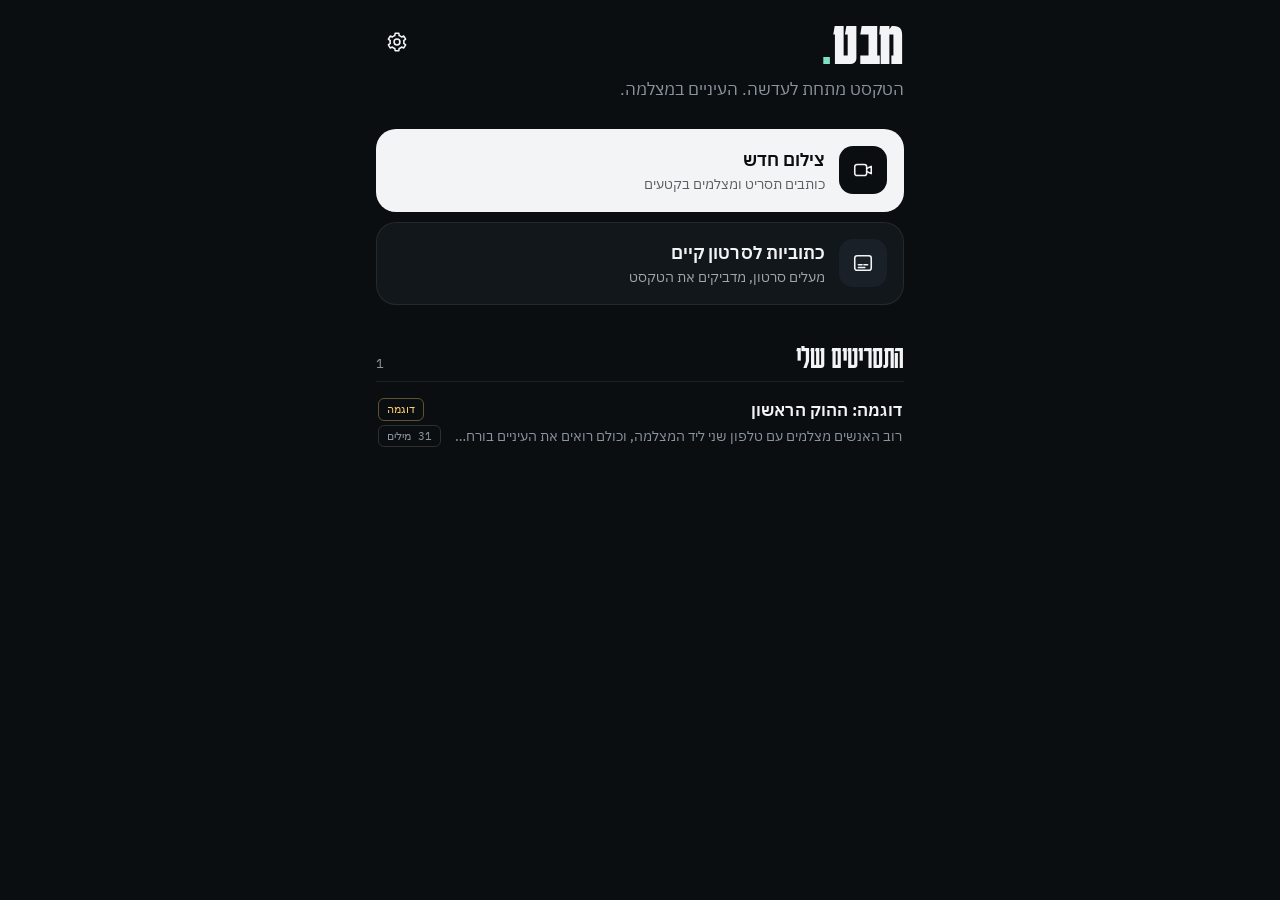
==== mabat/index.html @ 81efb047 "Add מבט: under-lens teleprompter with segmented recording and burned-in captions Installable PWA at " ====
<!doctype html>
<html lang="he" dir="rtl">
<head>
<meta charset="utf-8">
<meta name="viewport" content="width=device-width, initial-scale=1, viewport-fit=cover, interactive-widget=resizes-content">
<meta name="theme-color" content="#0b0e11">
<meta name="apple-mobile-web-app-capable" content="yes">
<meta name="apple-mobile-web-app-status-bar-style" content="black-translucent">
<meta name="apple-mobile-web-app-title" content="מבט">
<meta name="mobile-web-app-capable" content="yes">
<meta name="description" content="טלפרומפטר שיושב מתחת לעדשה, זז בקצב הקול שלך, ומוציא סרטון עם כתוביות.">
<title>מבט</title>
<link rel="manifest" href="manifest.json">
<link rel="icon" href="icons/icon-192.png">
<link rel="apple-touch-icon" href="icons/apple-touch-icon.png">
<link rel="preconnect" href="https://fonts.googleapis.com">
<link rel="preconnect" href="https://fonts.gstatic.com" crossorigin>
<link rel="stylesheet" href="https://fonts.googleapis.com/css2?family=Assistant:wght@600;800&family=Frank+Ruhl+Libre:wght@500;700&family=IBM+Plex+Mono:wght@400;500&family=IBM+Plex+Sans+Hebrew:wght@400;500;600;700&family=Karantina:wght@400;700&family=Suez+One&display=swap">
<link rel="stylesheet" href="app.css">
</head>
<body>

<!-- ===================== בית ===================== -->
<section class="screen" id="s-home" data-screen="home">
  <header class="home-top">
    <div class="brand">מבט<i>.</i></div>
    <button class="icon-btn" id="btn-settings" aria-label="הגדרות">
      <svg viewBox="0 0 24 24"><circle cx="12" cy="12" r="3.2"/><path d="M19.4 13.5a7.6 7.6 0 0 0 0-3l2-1.6-2-3.4-2.4 1a7.5 7.5 0 0 0-2.6-1.5L14 2.5h-4l-.4 2.5A7.5 7.5 0 0 0 7 6.5l-2.4-1-2 3.4 2 1.6a7.6 7.6 0 0 0 0 3l-2 1.6 2 3.4 2.4-1a7.5 7.5 0 0 0 2.6 1.5l.4 2.5h4l.4-2.5a7.5 7.5 0 0 0 2.6-1.5l2.4 1 2-3.4z"/></svg>
    </button>
  </header>
  <p class="home-lead">הטקסט מתחת לעדשה. העיניים במצלמה.</p>

  <div class="home-actions">
    <button class="act act-main" id="btn-new">
      <span class="act-ico"><svg viewBox="0 0 24 24"><rect x="3" y="6" width="13" height="12" rx="2.5"/><path d="M16 10.5 21 8v8l-5-2.5"/></svg></span>
      <span class="act-txt"><b>צילום חדש</b><small>כותבים תסריט ומצלמים בקטעים</small></span>
    </button>
    <button class="act" id="btn-import">
      <span class="act-ico"><svg viewBox="0 0 24 24"><rect x="3" y="4" width="18" height="16" rx="2.5"/><path d="M7 14h4M13 14h4M7 17h7"/></svg></span>
      <span class="act-txt"><b>כתוביות לסרטון קיים</b><small>מעלים סרטון, מדביקים את הטקסט</small></span>
    </button>
  </div>

  <div class="list-head"><h2>התסריטים שלי</h2><span class="mono" id="count-scripts"></span></div>
  <ul class="scripts" id="scripts"></ul>
</section>

<!-- ===================== עורך ===================== -->
<section class="screen" id="s-editor" data-screen="editor" hidden>
  <header class="bar">
    <button class="icon-btn" data-back aria-label="חזרה"><svg viewBox="0 0 24 24"><path d="M9 5l7 7-7 7"/></svg></button>
    <input id="ed-title" class="title-input" placeholder="שם התסריט" maxlength="60" autocomplete="off">
    <button class="icon-btn" id="ed-delete" aria-label="מחיקת התסריט"><svg viewBox="0 0 24 24"><path d="M5 7h14M10 7V4.5h4V7M7 7l1 13h8l1-13"/></svg></button>
  </header>
  <div class="ed-body">
    <textarea id="ed-text" placeholder="כתבו כאן את מה שתגידו בסרטון.&#10;&#10;המשפט הראשון הוא ההוק: הוא יופיע בגדול בתחילת הסרטון." spellcheck="true"></textarea>
    <div class="ed-tools">
      <button class="chip" id="ed-emph"><b>*הדגשה*</b></button>
      <button class="chip" id="ed-pause">/ הפסקה</button>
      <span class="ed-stats mono" id="ed-stats"></span>
    </div>
    <ul class="ed-warn" id="ed-warn"></ul>
    <p class="ed-help">מילה בין כוכביות תופיע בכתוביות בצבע המותג. קו נטוי מסמן נשימה.</p>
  </div>
  <footer class="ed-foot">
    <button class="btn btn-ghost" id="ed-to-import">כתוביות לסרטון קיים</button>
    <button class="btn btn-primary" id="ed-shoot">לצילום<span class="mono" id="ed-draft"></span></button>
  </footer>
</section>

<!-- ===================== צילום ===================== -->
<section class="screen shoot" id="s-shoot" data-screen="shoot" hidden>
  <video id="cam" playsinline muted autoplay></video>
  <div class="shade"></div>

  <div class="progress" id="progress"><div class="prog-live" id="prog-live"></div></div>

  <div class="prompter" id="prompter" aria-live="off"><div class="ptrack" id="ptrack"></div></div>

  <div class="shoot-top">
    <button class="icon-btn glass" id="sh-close" aria-label="סגירה"><svg viewBox="0 0 24 24"><path d="M6 6l12 12M18 6 6 18"/></svg></button>
    <div class="timecode mono" id="timecode">0:00<span> / 1:00</span></div>
  </div>

  <div class="rail" id="rail">
    <button class="rail-btn" id="sh-flip" aria-label="החלפת מצלמה"><svg viewBox="0 0 24 24"><path d="M4 8h3l1.5-2h7L17 8h3v11H4z"/><path d="M9.5 13.5a2.6 2.6 0 0 0 5 .8M14.5 12.5a2.6 2.6 0 0 0-5-.8"/></svg><span>היפוך</span></button>
    <button class="rail-btn" id="sh-mode" aria-label="מצב גלילה"><svg viewBox="0 0 24 24"><rect x="9" y="3" width="6" height="11" rx="3"/><path d="M5.5 11a6.5 6.5 0 0 0 13 0M12 17.5V21"/></svg><span id="sh-mode-l">קול</span></button>
    <button class="rail-btn" id="sh-size" aria-label="גודל טקסט"><svg viewBox="0 0 24 24"><path d="M4 18 9 6l5 12M5.8 14h6.4M15 18l3-7 3 7M15.8 16h4.4"/></svg><span id="sh-size-l">22</span></button>
    <button class="rail-btn" id="sh-timer" aria-label="ספירה לאחור"><svg viewBox="0 0 24 24"><circle cx="12" cy="13" r="8"/><path d="M12 9v4l2.5 2M9.5 2.5h5"/></svg><span id="sh-timer-l">3 שנ׳</span></button>
    <button class="rail-btn" id="sh-len" aria-label="אורך מקסימלי"><svg viewBox="0 0 24 24"><path d="M3 12h18M7 8l-4 4 4 4M17 8l4 4-4 4"/></svg><span id="sh-len-l">60 שנ׳</span></button>
    <button class="rail-btn" id="sh-rehearse" aria-label="מצב חזרה"><svg viewBox="0 0 24 24"><path d="M4 12a8 8 0 1 0 2.4-5.7M4 4v4h4"/></svg><span>חזרה</span></button>
    <button class="rail-btn" id="sh-eye" aria-label="מד קשר עין"><svg viewBox="0 0 24 24"><path d="M2 12s3.6-6.5 10-6.5S22 12 22 12s-3.6 6.5-10 6.5S2 12 2 12z"/><circle cx="12" cy="12" r="3"/></svg><span>מבט</span></button>
  </div>

  <div class="hud-chips">
    <span class="hud-chip" id="eye-chip" hidden><i></i><b class="mono">--</b><em>קשר עין</em></span>
    <span class="hud-chip warn" id="hint-chip" hidden></span>
    <span class="hud-chip" id="mode-chip" hidden></span>
  </div>

  <div class="countdown mono" id="countdown" hidden></div>

  <div class="shoot-bottom">
    <button class="side-btn" id="sh-del" aria-label="מחיקת הקטע האחרון" disabled>
      <svg viewBox="0 0 24 24"><path d="M9 5h11v14H9l-6-7z"/><path d="m12 9.5 5 5M17 9.5l-5 5"/></svg>
      <span id="sh-del-l">מחיקה</span>
    </button>
    <button class="rec-btn" id="sh-rec" aria-label="הקלטה"><span class="rec-core"></span></button>
    <button class="side-btn done" id="sh-done" aria-label="סיום ומעבר לעריכה" disabled>
      <svg viewBox="0 0 24 24"><path d="m5 12.5 4.5 4.5L19 7.5"/></svg>
      <span>הבא</span>
    </button>
  </div>
</section>

<!-- ===================== ייבוא ===================== -->
<section class="screen" id="s-import" data-screen="import" hidden>
  <header class="bar">
    <button class="icon-btn" data-back aria-label="חזרה"><svg viewBox="0 0 24 24"><path d="M9 5l7 7-7 7"/></svg></button>
    <h1 class="bar-title">כתוביות לסרטון קיים</h1>
    <span class="icon-btn-space"></span>
  </header>
  <div class="imp-body">
    <label class="drop" id="drop" for="imp-file">
      <input type="file" id="imp-file" accept="video/*" hidden>
      <video id="imp-preview" playsinline muted hidden></video>
      <span class="drop-empty" id="drop-empty">
        <svg viewBox="0 0 24 24"><path d="M12 16V4M7 9l5-5 5 5M4 15v4h16v-4"/></svg>
        <b>בחירת סרטון</b>
        <small>מהגלריה או מהקבצים, עד 3 דקות</small>
      </span>
      <span class="drop-meta mono" id="drop-meta" hidden></span>
    </label>

    <div class="field">
      <div class="field-head"><label for="imp-text">מה נאמר בסרטון</label><select id="imp-pick" aria-label="הדבקה מתסריט קיים"><option value="">מתסריט שמור…</option></select></div>
      <textarea id="imp-text" rows="7" placeholder="הדביקו או כתבו את המלל של הסרטון, בדיוק לפי הסדר שבו נאמר."></textarea>
    </div>
    <p class="ed-help">התזמון נבנה מתוך הקול שבסרטון. אחר כך אפשר לדייק בהקשות על המסך.</p>
  </div>
  <footer class="ed-foot single">
    <button class="btn btn-primary" id="imp-go" disabled>יצירת כתוביות</button>
  </footer>
</section>

<!-- ===================== עריכה ===================== -->
<section class="screen review" id="s-review" data-screen="review" hidden>
  <header class="bar">
    <button class="icon-btn" id="rv-back" aria-label="חזרה"><svg viewBox="0 0 24 24"><path d="M9 5l7 7-7 7"/></svg></button>
    <h1 class="bar-title" id="rv-title">עריכה</h1>
    <span class="eye-score mono" id="rv-eye" hidden></span>
  </header>

  <div class="stage" id="stage">
    <canvas id="rv-canvas" width="720" height="1280"></canvas>
    <button class="stage-play" id="rv-play" aria-label="ניגון"><svg viewBox="0 0 24 24"><path d="M8 5v14l11-7z"/></svg></button>
    <div class="stage-busy" id="rv-busy" hidden><span class="spinner"></span><b id="rv-busy-l">מנתח את הקול…</b></div>
  </div>
  <div class="scrub">
    <span class="mono" id="rv-t">0:00</span>
    <input type="range" id="rv-seek" min="0" max="1000" value="0" aria-label="מיקום בסרטון">
    <span class="mono" id="rv-d">0:00</span>
  </div>

  <nav class="tabs" role="tablist">
    <button role="tab" class="tab on" data-tab="style">סגנון</button>
    <button role="tab" class="tab" data-tab="caps">כתוביות</button>
    <button role="tab" class="tab" data-tab="edit">עריכה</button>
  </nav>

  <div class="panels">
    <div class="panel" data-panel="style">
      <div class="styles" id="styles"></div>
      <div class="row-field">
        <label for="rv-pos">מיקום הכתוביות</label>
        <input type="range" id="rv-pos" min="45" max="86" value="70">
      </div>
    </div>
    <div class="panel" data-panel="caps" hidden>
      <button class="btn btn-ghost wide" id="rv-tapsync">
        <svg viewBox="0 0 24 24"><path d="M9 11V5.5a1.5 1.5 0 0 1 3 0V10m0-1a1.5 1.5 0 0 1 3 0v2m0-1a1.5 1.5 0 0 1 3 0v4.5A6.5 6.5 0 0 1 11.5 21h0A6.5 6.5 0 0 1 6 18l-2.6-4a1.5 1.5 0 0 1 2.4-1.8L9 15"/></svg>
        סנכרון בהקשות
      </button>
      <ol class="groups" id="groups"></ol>
    </div>
    <div class="panel" data-panel="edit" hidden>
      <label class="toggle"><input type="checkbox" id="rv-trim" checked><span><b>חיתוך שתיקות</b><small>הפסקות ארוכות נחתכות לקאט חד</small></span></label>
      <label class="toggle"><input type="checkbox" id="rv-hook" checked><span><b>כותרת פתיחה</b><small>ההוק בגדול בשתי השניות הראשונות</small></span></label>
      <input class="text-input" id="rv-hook-text" maxlength="48" placeholder="טקסט הכותרת">
      <label class="toggle"><input type="checkbox" id="rv-brand" checked><span><b>סימן מותג</b><small id="rv-brand-l">השם שלכם בפינה</small></span></label>
      <label class="toggle"><input type="checkbox" id="rv-caps" checked><span><b>כתוביות</b><small>כיבוי משאיר רק את הכותרת והסימן</small></span></label>
    </div>
  </div>

  <footer class="ed-foot single">
    <button class="btn btn-primary" id="rv-export">ייצוא סרטון</button>
  </footer>
</section>

<!-- ===================== שכבות ===================== -->
<div class="sheet-wrap" id="settings" hidden>
  <div class="sheet" role="dialog" aria-modal="true" aria-labelledby="set-h">
    <div class="grip"></div>
    <h2 id="set-h">הגדרות</h2>
    <div class="field"><label for="set-handle">שם או כינוי לסימן המותג</label><input class="text-input" id="set-handle" maxlength="30" placeholder="@השם_שלך" dir="auto"></div>
    <div class="field"><span class="label">צבע מילים מודגשות</span><div class="swatches" id="set-accent"></div></div>
    <div class="field"><span class="label">איכות ייצוא</span>
      <div class="seg" id="set-quality"><button data-v="1080">1080p</button><button data-v="720">720p · מהיר</button></div>
    </div>
    <div class="field"><span class="label">קצב בגלילה קבועה</span>
      <div class="row-field tight"><input type="range" id="set-wpm" min="90" max="200" step="5"><span class="mono" id="set-wpm-l"></span></div>
    </div>
    <button class="btn btn-primary wide" data-close>סיום</button>
  </div>
</div>

<div class="sheet-wrap" id="tapsync" hidden>
  <div class="tapsync">
    <p class="ts-step mono" id="ts-step"></p>
    <p class="ts-next" id="ts-next"></p>
    <button class="ts-hit" id="ts-hit">הקישו כשהשורה מתחילה</button>
    <div class="ts-foot"><button class="btn btn-ghost" id="ts-cancel">ביטול</button></div>
  </div>
</div>

<div class="sheet-wrap" id="exporter" hidden>
  <div class="sheet center" role="dialog" aria-modal="true" aria-labelledby="ex-h">
    <div class="ring" id="ex-ring"><svg viewBox="0 0 100 100"><circle cx="50" cy="50" r="44"/><circle cx="50" cy="50" r="44" id="ex-arc"/></svg><b class="mono" id="ex-pct">0%</b></div>
    <h2 id="ex-h">מייצא את הסרטון</h2>
    <p class="muted" id="ex-sub">הסרטון מתנגן ונצרב עם הכתוביות. השאירו את המסך פתוח.</p>
    <video id="ex-result" playsinline controls hidden></video>
    <div class="ex-actions" id="ex-actions" hidden>
      <button class="btn btn-primary" id="ex-share">שיתוף</button>
      <a class="btn btn-ghost" id="ex-download" download="mabat.mp4">שמירה למכשיר</a>
    </div>
    <button class="btn btn-ghost wide" id="ex-close">ביטול</button>
  </div>
</div>

<div class="toast" id="toast" role="status" hidden></div>

<script src="app.js"></script>
</body>
</html>
---- mabat/app.css ----
/* מבט · Optique
   גרפיט קר, לבן אופטי, מנטה אחת לאותות חיים, אדום רק להקלטה. */
:root{
  color-scheme:dark;
  --bg:#0b0e11;
  --bg-2:#12171c;
  --bg-3:#1a2027;
  --line:rgba(255,255,255,.08);
  --line-2:rgba(255,255,255,.14);
  --fg:#f2f4f5;
  --mute:#8b959f;
  --mint:#7fe0c4;
  --rec:#ff4d4d;
  --warn:#ffcf6b;
  --glass:rgba(12,16,20,.46);
  --f-ui:"IBM Plex Sans Hebrew","Segoe UI",Arial,sans-serif;
  --f-display:"Karantina","IBM Plex Sans Hebrew",sans-serif;
  --f-mono:"IBM Plex Mono",ui-monospace,Menlo,monospace;
  --sat:env(safe-area-inset-top,0px);
  --sab:env(safe-area-inset-bottom,0px);
  --sal:env(safe-area-inset-left,0px);
  --sar:env(safe-area-inset-right,0px);
}
*{box-sizing:border-box;-webkit-tap-highlight-color:transparent}
html,body{height:100%;margin:0;background:var(--bg);color:var(--fg)}
body{font-family:var(--f-ui);font-size:16px;line-height:1.5;overflow:hidden;overscroll-behavior:none}
[hidden]{display:none!important}
button,input,select,textarea{font:inherit;color:inherit}
button{cursor:pointer;background:none;border:0;padding:0}
button:disabled{cursor:default}
:focus-visible{outline:2px solid var(--mint);outline-offset:2px}
svg{width:22px;height:22px;fill:none;stroke:currentColor;stroke-width:1.7;stroke-linecap:round;stroke-linejoin:round}
.mono{font-family:var(--f-mono);font-variant-numeric:tabular-nums;letter-spacing:.02em}
.muted{color:var(--mute)}

.screen{position:fixed;inset:0;display:flex;flex-direction:column;
  padding:calc(var(--sat) + 8px) max(16px,var(--sar)) calc(var(--sab) + 12px) max(16px,var(--sal));
  overflow-y:auto;animation:in .28s cubic-bezier(.2,.7,.2,1)}
@keyframes in{from{opacity:0;transform:translateY(8px)}to{opacity:1;transform:none}}

/* ---------- buttons ---------- */
.icon-btn{width:42px;height:42px;border-radius:50%;display:grid;place-items:center;flex:none;color:var(--fg)}
.icon-btn:active{background:var(--bg-3)}
.icon-btn.glass{background:var(--glass);backdrop-filter:blur(12px);-webkit-backdrop-filter:blur(12px)}
.icon-btn-space{width:42px;flex:none}
.btn{display:inline-flex;align-items:center;justify-content:center;gap:10px;height:54px;padding:0 22px;border-radius:16px;font-weight:600;font-size:17px;text-decoration:none;transition:transform .12s,background .2s,opacity .2s}
.btn:active{transform:scale(.98)}
.btn-primary{background:var(--fg);color:var(--bg)}
.btn-primary:disabled{opacity:.35}
.btn-primary .mono{font-size:12px;font-weight:500;opacity:.6}
.btn-ghost{background:var(--bg-3);color:var(--fg);border:1px solid var(--line)}
.btn.wide{width:100%}
.chip{height:34px;padding:0 14px;border-radius:99px;border:1px solid var(--line-2);font-size:14px;color:var(--fg);display:inline-flex;align-items:center}
.chip:active{background:var(--bg-3)}

/* ---------- home ---------- */
.home-top{display:flex;justify-content:space-between;align-items:center;padding-top:8px}
.brand{font-family:var(--f-display);font-weight:700;font-size:64px;line-height:.8;letter-spacing:.01em}
.brand i{font-style:normal;color:var(--mint)}
.home-lead{margin:10px 0 26px;color:var(--mute);font-size:17px}
.home-actions{display:grid;gap:10px}
.act{display:flex;align-items:center;gap:14px;text-align:right;padding:16px;border-radius:20px;background:var(--bg-2);border:1px solid var(--line);transition:transform .12s}
.act:active{transform:scale(.985)}
.act-ico{width:48px;height:48px;border-radius:14px;display:grid;place-items:center;background:var(--bg-3);flex:none}
.act-main{background:var(--fg);color:var(--bg);border-color:transparent}
.act-main .act-ico{background:var(--bg);color:var(--fg)}
.act-txt{display:grid;gap:1px}
.act-txt b{font-size:18px;font-weight:600}
.act-txt small{font-size:14px;opacity:.65}
.list-head{display:flex;justify-content:space-between;align-items:baseline;margin:34px 0 8px}
.list-head h2{margin:0;font-family:var(--f-display);font-weight:400;font-size:34px;line-height:1}
.list-head .mono{color:var(--mute);font-size:13px}
.scripts{list-style:none;margin:0;padding:0;display:grid}
.script{display:grid;grid-template-columns:1fr auto;gap:2px 12px;padding:16px 2px;border-top:1px solid var(--line);text-align:right;width:100%}
.script b{font-weight:600;font-size:17px;overflow:hidden;text-overflow:ellipsis;white-space:nowrap}
.script .sub{grid-column:1;margin:0;color:var(--mute);font-size:14px;overflow:hidden;text-overflow:ellipsis;white-space:nowrap}
.script .meta{grid-row:1/span 2;grid-column:2;align-self:center;display:grid;justify-items:end;gap:4px}
.badge{font-family:var(--f-mono);font-size:11px;padding:2px 8px;border-radius:6px;border:1px solid var(--line-2);color:var(--mute);white-space:nowrap}
.badge.draft{color:var(--bg);background:var(--mint);border-color:var(--mint)}
.badge.example{color:var(--warn);border-color:rgba(255,207,107,.35)}
.empty{padding:28px 0;color:var(--mute);text-align:center;border-top:1px solid var(--line)}

/* ---------- bars ---------- */
.bar{display:flex;align-items:center;gap:6px;margin:0 -6px 8px;flex:none}
.bar-title{flex:1;margin:0;font-size:17px;font-weight:600;text-align:center;overflow:hidden;white-space:nowrap;text-overflow:ellipsis}
.title-input{flex:1;min-width:0;height:42px;background:none;border:0;font-size:19px;font-weight:600;text-align:center;outline:none}
.title-input::placeholder{color:var(--mute)}

/* ---------- editor ---------- */
.ed-body{flex:1;display:flex;flex-direction:column;gap:12px;min-height:0}
#ed-text{flex:1;min-height:220px;resize:none;background:var(--bg-2);border:1px solid var(--line);border-radius:20px;padding:18px;font-size:20px;line-height:1.7;outline:none}
#ed-text:focus{border-color:var(--line-2)}
#ed-text::placeholder{color:var(--mute)}
.ed-tools{display:flex;align-items:center;gap:8px;flex-wrap:wrap}
.ed-tools b{color:var(--mint);font-weight:600}
.ed-stats{margin-inline-start:auto;color:var(--mute);font-size:13px}
.ed-warn{list-style:none;margin:0;padding:0;display:grid;gap:6px}
.ed-warn li{font-size:14px;color:var(--warn);display:flex;gap:8px}
.ed-warn li::before{content:"";width:6px;height:6px;border-radius:50%;background:var(--warn);margin-top:8px;flex:none}
.ed-help{margin:0;color:var(--mute);font-size:14px}
.ed-foot{display:grid;grid-template-columns:auto 1fr;gap:10px;padding-top:12px;flex:none}
.ed-foot.single{grid-template-columns:1fr}

/* ---------- shoot ---------- */
.shoot{padding:0;overflow:hidden;background:#000}
#cam{position:absolute;inset:0;width:100%;height:100%;object-fit:cover;background:#000}
#cam.mirror{transform:scaleX(-1)}
.shade{position:absolute;inset:0;pointer-events:none;background:
  linear-gradient(rgba(0,0,0,.62),rgba(0,0,0,0) 34%),
  linear-gradient(rgba(0,0,0,0) 70%,rgba(0,0,0,.55))}
.progress{position:absolute;top:calc(var(--sat) + 6px);left:max(12px,var(--sal));right:max(12px,var(--sar));height:4px;border-radius:4px;background:rgba(255,255,255,.18);overflow:hidden;display:flex;direction:rtl;z-index:6}
.prog-seg{height:100%;background:var(--fg);border-inline-start:2px solid #000;flex:none;transition:background .2s}
.prog-seg:first-child{border:0}
.prog-seg.armed{background:var(--rec)}
.prog-live{height:100%;background:var(--rec);flex:none;width:0}

.prompter{position:absolute;top:calc(var(--sat) + 18px);left:50%;transform:translateX(-50%);width:min(64vw,330px);height:calc(var(--plh,34px) * 3);overflow:hidden;z-index:5;
  mask-image:linear-gradient(rgba(0,0,0,.35),#000 34%,#000 66%,rgba(0,0,0,.2));-webkit-mask-image:linear-gradient(rgba(0,0,0,.35),#000 34%,#000 66%,rgba(0,0,0,.2))}
.ptrack{transition:transform .42s cubic-bezier(.2,.7,.2,1)}
.pl{height:var(--plh,34px);line-height:var(--plh,34px);white-space:nowrap;text-align:center;font-size:var(--pfs,22px);font-weight:600;color:rgba(255,255,255,.42);text-shadow:0 1px 10px rgba(0,0,0,.7)}
.pl.cur{color:rgba(255,255,255,.72)}
.pw{transition:color .2s;cursor:pointer}
.pw.said{color:rgba(255,255,255,.3)}
.pl.cur .pw.next{color:#fff}
.pw.emph{color:var(--accent,var(--mint))}
.pw.said.emph{opacity:.55}
.pw.brk::after{content:" ·";color:var(--mint);opacity:.8}

.shoot-top{position:absolute;top:calc(var(--sat) + 16px);left:max(12px,var(--sal));right:max(12px,var(--sar));display:flex;justify-content:space-between;align-items:flex-start;z-index:7;pointer-events:none}
.shoot-top > *{pointer-events:auto}
.timecode{font-size:13px;color:#fff;background:var(--glass);backdrop-filter:blur(12px);-webkit-backdrop-filter:blur(12px);padding:6px 10px;border-radius:10px;direction:ltr}
.timecode span{opacity:.5}
.shoot.recording .timecode{color:var(--rec)}

.rail{position:absolute;top:calc(var(--sat) + 140px);right:max(10px,var(--sar));display:grid;gap:12px;z-index:7;transition:opacity .25s}
.rail-btn{display:grid;justify-items:center;gap:3px;color:#fff;font-size:11px;font-weight:500;text-shadow:0 1px 6px rgba(0,0,0,.8)}
.rail-btn svg{width:42px;height:42px;padding:10px;border-radius:50%;background:var(--glass);backdrop-filter:blur(12px);-webkit-backdrop-filter:blur(12px)}
.rail-btn.on svg{background:var(--fg);color:var(--bg)}
.shoot.recording .rail{opacity:0;pointer-events:none}

.hud-chips{position:absolute;bottom:calc(var(--sab) + 136px);left:0;right:0;display:flex;justify-content:center;gap:8px;flex-wrap:wrap;z-index:7;pointer-events:none;padding-inline:16px}
.hud-chip{display:inline-flex;align-items:center;gap:7px;height:32px;padding:0 12px;border-radius:99px;background:var(--glass);backdrop-filter:blur(12px);-webkit-backdrop-filter:blur(12px);font-size:13px;color:#fff}
.hud-chip i{width:8px;height:8px;border-radius:50%;background:var(--mint)}
.hud-chip b{font-weight:500}
.hud-chip em{font-style:normal;opacity:.7}
.hud-chip.low i{background:var(--warn)}
.hud-chip.bad i{background:var(--rec)}
.hud-chip.warn{color:var(--warn)}

.countdown{position:absolute;inset:0;display:grid;place-items:center;font-family:var(--f-display);font-weight:700;font-size:min(48vw,260px);color:#fff;z-index:8;pointer-events:none;text-shadow:0 8px 40px rgba(0,0,0,.6)}
.countdown.tick{animation:tick .9s ease-out}
@keyframes tick{from{transform:scale(1.25);opacity:0}25%{opacity:1}to{transform:scale(.92);opacity:.85}}

.shoot-bottom{position:absolute;bottom:calc(var(--sab) + 26px);left:0;right:0;display:grid;grid-template-columns:1fr auto 1fr;align-items:center;z-index:7;padding-inline:max(24px,var(--sar)) max(24px,var(--sal))}
.side-btn{display:grid;justify-items:center;gap:4px;color:#fff;font-size:12px;font-weight:500;justify-self:center;transition:opacity .2s}
.side-btn svg{width:48px;height:48px;padding:12px;border-radius:50%;background:var(--glass);backdrop-filter:blur(12px);-webkit-backdrop-filter:blur(12px)}
.side-btn:disabled{opacity:0;pointer-events:none}
.side-btn.armed svg{background:var(--rec);color:#fff}
.side-btn.done svg{background:var(--fg);color:var(--bg)}
.rec-btn{width:84px;height:84px;border-radius:50%;border:5px solid rgba(255,255,255,.92);display:grid;place-items:center;transition:transform .15s}
.rec-btn:active{transform:scale(.94)}
.rec-core{width:64px;height:64px;border-radius:50%;background:var(--rec);transition:all .22s cubic-bezier(.2,.7,.2,1)}
.shoot.recording .rec-core{width:30px;height:30px;border-radius:8px}
.shoot.rehearse .rec-core{background:transparent;border:3px solid #fff}
.shoot.rehearse.recording .rec-core{background:#fff;border:0}

/* ---------- import ---------- */
.imp-body{flex:1;display:flex;flex-direction:column;gap:16px}
.drop{position:relative;display:grid;place-items:center;min-height:200px;border-radius:22px;border:1.5px dashed var(--line-2);background:var(--bg-2);overflow:hidden;cursor:pointer}
.drop.has{border-style:solid;border-color:var(--line);min-height:0;aspect-ratio:16/10}
.drop video{position:absolute;inset:0;width:100%;height:100%;object-fit:cover;opacity:.75}
.drop-empty{display:grid;justify-items:center;gap:6px;text-align:center}
.drop-empty svg{width:32px;height:32px;color:var(--mint)}
.drop-empty b{font-size:18px;font-weight:600}
.drop-empty small{color:var(--mute)}
.drop-meta{position:absolute;bottom:10px;right:10px;font-size:12px;padding:4px 8px;border-radius:8px;background:var(--glass)}
.field{display:grid;gap:8px}
.field label,.field .label{font-size:14px;color:var(--mute)}
.field-head{display:flex;justify-content:space-between;align-items:center;gap:10px}
.field-head select{background:var(--bg-3);border:1px solid var(--line);border-radius:10px;height:34px;padding:0 10px;font-size:14px;max-width:55%}
#imp-text,.text-input{width:100%;background:var(--bg-2);border:1px solid var(--line);border-radius:16px;padding:14px 16px;font-size:17px;line-height:1.6;outline:none;resize:vertical}
.text-input{height:50px;padding:0 16px;border-radius:14px}
#imp-text:focus,.text-input:focus{border-color:var(--line-2)}

/* ---------- review ---------- */
.review{gap:0}
.stage{position:relative;flex:1 1 0;min-height:200px;display:grid;place-items:center}
#rv-canvas{position:absolute;top:0;bottom:0;left:50%;transform:translateX(-50%);height:100%;width:auto;max-width:100%;border-radius:18px;background:#000;box-shadow:0 30px 60px -30px rgba(0,0,0,.8)}
.stage-play{position:absolute;width:72px;height:72px;border-radius:50%;display:grid;place-items:center;background:rgba(242,244,245,.92);color:var(--bg);transition:opacity .2s,transform .2s}
.stage-play svg{width:30px;height:30px;fill:currentColor;stroke:none;margin-inline-start:-4px}
.stage.playing .stage-play{opacity:0;transform:scale(.8)}
.stage-busy{position:absolute;inset:0;z-index:2;display:grid;place-content:center;justify-items:center;gap:14px;background:rgba(11,14,17,.72);border-radius:18px}
.spinner{width:34px;height:34px;border-radius:50%;border:3px solid var(--line-2);border-top-color:var(--mint);animation:spin .9s linear infinite}
@keyframes spin{to{transform:rotate(360deg)}}
.scrub{display:grid;grid-template-columns:auto 1fr auto;gap:12px;align-items:center;padding:10px 2px;font-size:12px;color:var(--mute);direction:ltr;flex:none}
input[type=range]{-webkit-appearance:none;appearance:none;width:100%;height:28px;background:none;margin:0}
input[type=range]::-webkit-slider-runnable-track{height:4px;border-radius:4px;background:var(--bg-3)}
input[type=range]::-webkit-slider-thumb{-webkit-appearance:none;width:18px;height:18px;border-radius:50%;background:var(--fg);margin-top:-7px}
input[type=range]::-moz-range-track{height:4px;border-radius:4px;background:var(--bg-3)}
input[type=range]::-moz-range-thumb{width:18px;height:18px;border:0;border-radius:50%;background:var(--fg)}
.tabs{display:flex;gap:4px;padding:4px;border-radius:14px;background:var(--bg-2);flex:none}
.tab{flex:1;height:38px;border-radius:10px;font-size:15px;font-weight:500;color:var(--mute)}
.tab.on{background:var(--bg-3);color:var(--fg)}
.panels{flex:0 0 auto;height:min(30vh,240px);overflow-y:auto;padding-top:12px}
.panel{display:grid;gap:12px}
.styles{display:grid;grid-template-columns:repeat(4,1fr);gap:8px}
.style-card{position:relative;aspect-ratio:3/4;border-radius:14px;background:linear-gradient(160deg,#28323c,#0c1116);border:1.5px solid transparent;display:grid;place-items:center;overflow:hidden;padding:6px}
.style-card.on{border-color:var(--fg)}
.style-card canvas{width:100%;height:auto}
.style-card span{position:absolute;bottom:6px;left:0;right:0;text-align:center;font-size:11px;color:#fff;opacity:.8}
.row-field{display:grid;grid-template-columns:auto 1fr;gap:14px;align-items:center;font-size:14px;color:var(--mute)}
.row-field.tight{grid-template-columns:1fr auto}
.groups{list-style:none;margin:0;padding:0;display:grid}
.group{display:grid;grid-template-columns:auto 1fr auto;gap:10px;align-items:center;padding:6px 0;border-top:1px solid var(--line)}
.group .mono{font-size:12px;color:var(--mute);direction:ltr;min-width:40px}
.group input{min-width:0;background:none;border:0;font-size:16px;padding:8px 0;outline:none;border-bottom:1px solid transparent}
.group input:focus{border-bottom-color:var(--line-2)}
.group.now .mono{color:var(--mint)}
.nudge{display:flex;gap:2px}
.nudge button{width:32px;height:32px;border-radius:8px;font-family:var(--f-mono);font-size:13px;color:var(--mute);background:var(--bg-2)}
.toggle{display:flex;align-items:center;gap:12px;cursor:pointer}
.toggle input{-webkit-appearance:none;appearance:none;width:46px;height:28px;border-radius:99px;background:var(--bg-3);position:relative;flex:none;transition:background .2s;cursor:pointer}
.toggle input::after{content:"";position:absolute;top:3px;right:3px;width:22px;height:22px;border-radius:50%;background:var(--mute);transition:all .2s}
.toggle input:checked{background:var(--fg)}
.toggle input:checked::after{right:21px;background:var(--bg)}
.toggle span{display:grid}
.toggle b{font-weight:600;font-size:15px}
.toggle small{color:var(--mute);font-size:13px}
.eye-score{font-size:12px;color:var(--mint);border:1px solid rgba(127,224,196,.35);border-radius:8px;padding:3px 8px;white-space:nowrap}

/* ---------- sheets ---------- */
.sheet-wrap{position:fixed;inset:0;z-index:30;background:rgba(0,0,0,.55);display:flex;align-items:flex-end;justify-content:center;animation:fade .2s}
@keyframes fade{from{opacity:0}}
.sheet{width:100%;max-width:520px;background:var(--bg-2);border-radius:26px 26px 0 0;padding:10px max(20px,var(--sar)) calc(var(--sab) + 20px) max(20px,var(--sal));display:grid;gap:18px;animation:up .28s cubic-bezier(.2,.7,.2,1)}
@keyframes up{from{transform:translateY(40px);opacity:.4}}
.sheet h2{margin:0;font-family:var(--f-display);font-weight:400;font-size:38px;line-height:1}
.sheet.center{justify-items:center;text-align:center;padding-top:28px}
.sheet.center p{margin:-8px 0 0;max-width:34ch}
.grip{width:40px;height:4px;border-radius:4px;background:var(--line-2);justify-self:center}
.swatches{display:flex;gap:10px}
.swatch{width:36px;height:36px;border-radius:50%;border:2px solid transparent;outline:2px solid transparent;outline-offset:2px}
.swatch.on{outline-color:var(--fg)}
.seg{display:flex;padding:4px;border-radius:14px;background:var(--bg-3);gap:4px}
.seg button{flex:1;height:38px;border-radius:10px;font-size:14px;color:var(--mute)}
.seg button.on{background:var(--fg);color:var(--bg)}
.ring{position:relative;width:120px;height:120px}
.ring svg{width:120px;height:120px;transform:rotate(-90deg);stroke-width:5}
.ring circle{stroke:var(--bg-3)}
.ring #ex-arc{stroke:var(--mint);stroke-dasharray:276.5;stroke-dashoffset:276.5;transition:stroke-dashoffset .3s}
.ring b{position:absolute;inset:0;display:grid;place-items:center;font-size:22px;font-weight:500}
#ex-result{width:min(60vw,240px);aspect-ratio:9/16;border-radius:14px;background:#000}
.ex-actions{display:grid;grid-template-columns:repeat(auto-fit,minmax(0,1fr));gap:10px;width:100%}

.tapsync{position:absolute;inset:0;display:grid;grid-template-rows:auto 1fr auto auto;gap:16px;padding:calc(var(--sat) + 24px) max(20px,var(--sar)) calc(var(--sab) + 20px) max(20px,var(--sal));background:rgba(11,14,17,.94)}
.ts-step{margin:0;text-align:center;color:var(--mute);font-size:13px}
.ts-next{margin:0;align-self:center;text-align:center;font-family:var(--f-display);font-weight:700;font-size:clamp(44px,13vw,80px);line-height:1;text-wrap:balance}
.ts-hit{height:min(34vh,260px);border-radius:28px;background:var(--fg);color:var(--bg);font-size:20px;font-weight:600;transition:transform .08s}
.ts-hit:active{transform:scale(.97);background:var(--mint)}
.ts-foot{display:flex;justify-content:center}

.toast{position:fixed;left:50%;bottom:calc(var(--sab) + 120px);transform:translateX(-50%);z-index:40;max-width:calc(100vw - 32px);background:var(--fg);color:var(--bg);padding:12px 18px;border-radius:14px;font-size:15px;font-weight:500;box-shadow:0 10px 30px rgba(0,0,0,.4);animation:up .25s}

@media (min-width:700px){
  .screen:not(.shoot){max-width:560px;margin-inline:auto}
}
@media (prefers-reduced-motion:reduce){
  *,*::before,*::after{animation-duration:.01ms!important;transition-duration:.01ms!important}
}
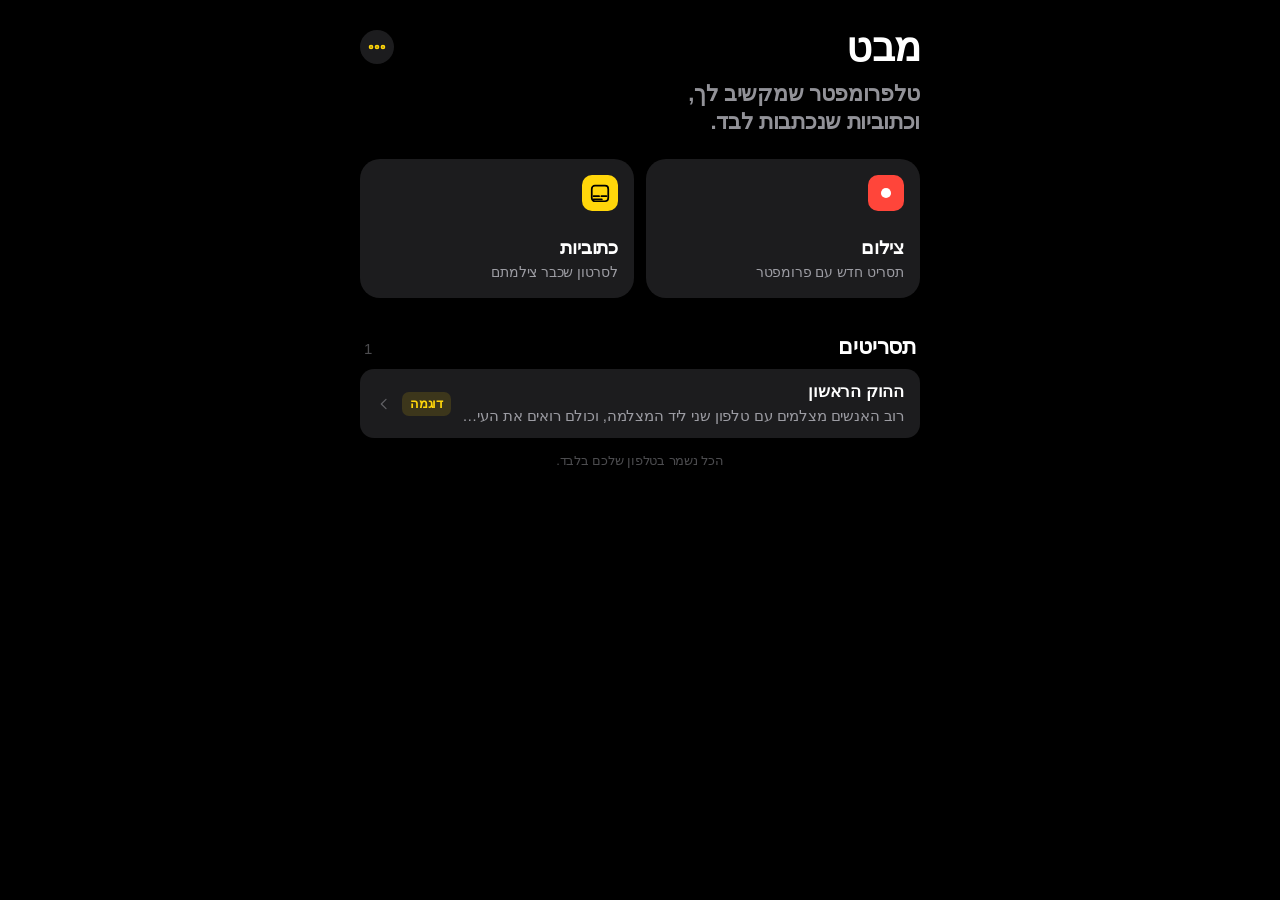
==== commit 52fede6f: "מבט v2: own voice tracker, Apple-style redesign, TikTok-style capture Replace Web Speech recognition" ====
--- a/mabat/index.html
+++ b/mabat/index.html
@@ -3,242 +3,232 @@
 <head>
 <meta charset="utf-8">
 <meta name="viewport" content="width=device-width, initial-scale=1, viewport-fit=cover, interactive-widget=resizes-content">
-<meta name="theme-color" content="#0b0e11">
+<meta name="theme-color" content="#000000">
 <meta name="apple-mobile-web-app-capable" content="yes">
 <meta name="apple-mobile-web-app-status-bar-style" content="black-translucent">
 <meta name="apple-mobile-web-app-title" content="מבט">
 <meta name="mobile-web-app-capable" content="yes">
-<meta name="description" content="טלפרומפטר שיושב מתחת לעדשה, זז בקצב הקול שלך, ומוציא סרטון עם כתוביות.">
+<meta name="description" content="טלפרומפטר שמקשיב לקול שלך, צילום בקטעים, וכתוביות שנכתבות לבד.">
 <title>מבט</title>
 <link rel="manifest" href="manifest.json">
 <link rel="icon" href="icons/icon-192.png">
 <link rel="apple-touch-icon" href="icons/apple-touch-icon.png">
 <link rel="preconnect" href="https://fonts.googleapis.com">
 <link rel="preconnect" href="https://fonts.gstatic.com" crossorigin>
-<link rel="stylesheet" href="https://fonts.googleapis.com/css2?family=Assistant:wght@600;800&family=Frank+Ruhl+Libre:wght@500;700&family=IBM+Plex+Mono:wght@400;500&family=IBM+Plex+Sans+Hebrew:wght@400;500;600;700&family=Karantina:wght@400;700&family=Suez+One&display=swap">
-<link rel="stylesheet" href="app.css">
+<link rel="stylesheet" href="https://fonts.googleapis.com/css2?family=Frank+Ruhl+Libre:wght@500&family=Heebo:wght@800;900&family=Karantina:wght@700&family=Rubik:wght@500;600&display=swap">
+<link rel="stylesheet" href="app.css?v=3">
 </head>
 <body>
 
-<!-- ===================== בית ===================== -->
-<section class="screen" id="s-home" data-screen="home">
-  <header class="home-top">
-    <div class="brand">מבט<i>.</i></div>
-    <button class="icon-btn" id="btn-settings" aria-label="הגדרות">
-      <svg viewBox="0 0 24 24"><circle cx="12" cy="12" r="3.2"/><path d="M19.4 13.5a7.6 7.6 0 0 0 0-3l2-1.6-2-3.4-2.4 1a7.5 7.5 0 0 0-2.6-1.5L14 2.5h-4l-.4 2.5A7.5 7.5 0 0 0 7 6.5l-2.4-1-2 3.4 2 1.6a7.6 7.6 0 0 0 0 3l-2 1.6 2 3.4 2.4-1a7.5 7.5 0 0 0 2.6 1.5l.4 2.5h4l.4-2.5a7.5 7.5 0 0 0 2.6-1.5l2.4 1 2-3.4z"/></svg>
+<!-- ============ בית ============ -->
+<section class="screen home" id="s-home" data-screen="home">
+  <header class="lt">
+    <h1>מבט</h1>
+    <button class="round" id="btn-settings" aria-label="הגדרות"><svg viewBox="0 0 24 24"><circle cx="12" cy="12" r="1.6"/><circle cx="5.5" cy="12" r="1.6"/><circle cx="18.5" cy="12" r="1.6"/></svg></button>
+  </header>
+  <p class="lede">טלפרומפטר שמקשיב לך,<br>וכתוביות שנכתבות לבד.</p>
+
+  <div class="tiles">
+    <button class="tile" id="btn-new">
+      <span class="glyph red"><svg viewBox="0 0 24 24"><circle cx="12" cy="12" r="5.5" class="fill"/></svg></span>
+      <b>צילום</b><small>תסריט חדש עם פרומפטר</small>
     </button>
-  </header>
-  <p class="home-lead">הטקסט מתחת לעדשה. העיניים במצלמה.</p>
-
-  <div class="home-actions">
-    <button class="act act-main" id="btn-new">
-      <span class="act-ico"><svg viewBox="0 0 24 24"><rect x="3" y="6" width="13" height="12" rx="2.5"/><path d="M16 10.5 21 8v8l-5-2.5"/></svg></span>
-      <span class="act-txt"><b>צילום חדש</b><small>כותבים תסריט ומצלמים בקטעים</small></span>
+    <button class="tile" id="btn-import">
+      <span class="glyph yellow"><svg viewBox="0 0 24 24"><path d="M5 15.5h6M13.5 15.5H19M5 19h9"/><rect x="3" y="4" width="18" height="17" rx="3.5"/></svg></span>
+      <b>כתוביות</b><small>לסרטון שכבר צילמתם</small>
     </button>
-    <button class="act" id="btn-import">
-      <span class="act-ico"><svg viewBox="0 0 24 24"><rect x="3" y="4" width="18" height="16" rx="2.5"/><path d="M7 14h4M13 14h4M7 17h7"/></svg></span>
-      <span class="act-txt"><b>כתוביות לסרטון קיים</b><small>מעלים סרטון, מדביקים את הטקסט</small></span>
-    </button>
-  </div>
-
-  <div class="list-head"><h2>התסריטים שלי</h2><span class="mono" id="count-scripts"></span></div>
-  <ul class="scripts" id="scripts"></ul>
-</section>
-
-<!-- ===================== עורך ===================== -->
+  </div>
+
+  <div class="sec-h"><h2>תסריטים</h2><span id="count-scripts"></span></div>
+  <ul class="glist" id="scripts"></ul>
+  <p class="foot-note">הכל נשמר בטלפון שלכם בלבד.</p>
+</section>
+
+<!-- ============ עורך ============ -->
 <section class="screen" id="s-editor" data-screen="editor" hidden>
-  <header class="bar">
-    <button class="icon-btn" data-back aria-label="חזרה"><svg viewBox="0 0 24 24"><path d="M9 5l7 7-7 7"/></svg></button>
-    <input id="ed-title" class="title-input" placeholder="שם התסריט" maxlength="60" autocomplete="off">
-    <button class="icon-btn" id="ed-delete" aria-label="מחיקת התסריט"><svg viewBox="0 0 24 24"><path d="M5 7h14M10 7V4.5h4V7M7 7l1 13h8l1-13"/></svg></button>
-  </header>
-  <div class="ed-body">
-    <textarea id="ed-text" placeholder="כתבו כאן את מה שתגידו בסרטון.&#10;&#10;המשפט הראשון הוא ההוק: הוא יופיע בגדול בתחילת הסרטון." spellcheck="true"></textarea>
+  <header class="nav">
+    <button class="nav-back" data-back><svg viewBox="0 0 24 24"><path d="M9 5l7 7-7 7"/></svg>תסריטים</button>
+    <button class="nav-act danger" id="ed-delete"><span>מחיקה</span></button>
+  </header>
+  <input id="ed-title" class="ed-title" placeholder="כותרת" maxlength="60" autocomplete="off">
+  <textarea id="ed-text" placeholder="מה אומרים בסרטון?&#10;&#10;המשפט הראשון הוא ההוק. הוא יופיע בגדול בפתיחה." spellcheck="true"></textarea>
+  <ul class="ed-warn" id="ed-warn"></ul>
+  <div class="ed-bar">
     <div class="ed-tools">
-      <button class="chip" id="ed-emph"><b>*הדגשה*</b></button>
-      <button class="chip" id="ed-pause">/ הפסקה</button>
-      <span class="ed-stats mono" id="ed-stats"></span>
-    </div>
-    <ul class="ed-warn" id="ed-warn"></ul>
-    <p class="ed-help">מילה בין כוכביות תופיע בכתוביות בצבע המותג. קו נטוי מסמן נשימה.</p>
-  </div>
-  <footer class="ed-foot">
-    <button class="btn btn-ghost" id="ed-to-import">כתוביות לסרטון קיים</button>
-    <button class="btn btn-primary" id="ed-shoot">לצילום<span class="mono" id="ed-draft"></span></button>
-  </footer>
-</section>
-
-<!-- ===================== צילום ===================== -->
+      <button class="pill" id="ed-emph" aria-label="הדגשת מילה"><b>הדגשה</b></button>
+      <button class="pill" id="ed-pause" aria-label="הוספת נשימה">נשימה</button>
+    </div>
+    <span class="ed-stats" id="ed-stats"></span>
+  </div>
+  <button class="btn tint" id="ed-shoot"><svg viewBox="0 0 24 24"><circle cx="12" cy="12" r="5.5" class="fill"/></svg><span>לצילום</span><em id="ed-draft"></em></button>
+</section>
+
+<!-- ============ צילום ============ -->
 <section class="screen shoot" id="s-shoot" data-screen="shoot" hidden>
   <video id="cam" playsinline muted autoplay></video>
-  <div class="shade"></div>
-
-  <div class="progress" id="progress"><div class="prog-live" id="prog-live"></div></div>
-
-  <div class="prompter" id="prompter" aria-live="off"><div class="ptrack" id="ptrack"></div></div>
-
-  <div class="shoot-top">
-    <button class="icon-btn glass" id="sh-close" aria-label="סגירה"><svg viewBox="0 0 24 24"><path d="M6 6l12 12M18 6 6 18"/></svg></button>
-    <div class="timecode mono" id="timecode">0:00<span> / 1:00</span></div>
+  <div class="scrim"></div>
+  <canvas id="live-cap"></canvas>
+
+  <div class="segbar" id="segbar"><div class="seg-live" id="seg-live"></div></div>
+
+  <div class="top-row">
+    <button class="glass-btn" id="sh-close" aria-label="סגירה"><svg viewBox="0 0 24 24"><path d="M6.5 6.5l11 11M17.5 6.5l-11 11"/></svg></button>
+    <span class="time-pill" id="timecode">0:00</span>
+    <button class="glass-btn" id="sh-flip" aria-label="החלפת מצלמה"><svg viewBox="0 0 24 24"><path d="M20 11a8 8 0 0 0-14.3-4.9M4 13a8 8 0 0 0 14.3 4.9"/><path d="M5.5 3v3.5H9M18.5 21v-3.5H15"/></svg></button>
+  </div>
+
+  <div class="prompter" id="prompter">
+    <div class="pwin" id="pwin"><div class="ptrack" id="ptrack"></div></div>
+    <div class="meter" id="meter" aria-hidden="true"><i></i><i></i><i></i><i></i></div>
   </div>
 
   <div class="rail" id="rail">
-    <button class="rail-btn" id="sh-flip" aria-label="החלפת מצלמה"><svg viewBox="0 0 24 24"><path d="M4 8h3l1.5-2h7L17 8h3v11H4z"/><path d="M9.5 13.5a2.6 2.6 0 0 0 5 .8M14.5 12.5a2.6 2.6 0 0 0-5-.8"/></svg><span>היפוך</span></button>
-    <button class="rail-btn" id="sh-mode" aria-label="מצב גלילה"><svg viewBox="0 0 24 24"><rect x="9" y="3" width="6" height="11" rx="3"/><path d="M5.5 11a6.5 6.5 0 0 0 13 0M12 17.5V21"/></svg><span id="sh-mode-l">קול</span></button>
-    <button class="rail-btn" id="sh-size" aria-label="גודל טקסט"><svg viewBox="0 0 24 24"><path d="M4 18 9 6l5 12M5.8 14h6.4M15 18l3-7 3 7M15.8 16h4.4"/></svg><span id="sh-size-l">22</span></button>
-    <button class="rail-btn" id="sh-timer" aria-label="ספירה לאחור"><svg viewBox="0 0 24 24"><circle cx="12" cy="13" r="8"/><path d="M12 9v4l2.5 2M9.5 2.5h5"/></svg><span id="sh-timer-l">3 שנ׳</span></button>
-    <button class="rail-btn" id="sh-len" aria-label="אורך מקסימלי"><svg viewBox="0 0 24 24"><path d="M3 12h18M7 8l-4 4 4 4M17 8l4 4-4 4"/></svg><span id="sh-len-l">60 שנ׳</span></button>
-    <button class="rail-btn" id="sh-rehearse" aria-label="מצב חזרה"><svg viewBox="0 0 24 24"><path d="M4 12a8 8 0 1 0 2.4-5.7M4 4v4h4"/></svg><span>חזרה</span></button>
-    <button class="rail-btn" id="sh-eye" aria-label="מד קשר עין"><svg viewBox="0 0 24 24"><path d="M2 12s3.6-6.5 10-6.5S22 12 22 12s-3.6 6.5-10 6.5S2 12 2 12z"/><circle cx="12" cy="12" r="3"/></svg><span>מבט</span></button>
-  </div>
-
-  <div class="hud-chips">
-    <span class="hud-chip" id="eye-chip" hidden><i></i><b class="mono">--</b><em>קשר עין</em></span>
-    <span class="hud-chip warn" id="hint-chip" hidden></span>
-    <span class="hud-chip" id="mode-chip" hidden></span>
-  </div>
-
-  <div class="countdown mono" id="countdown" hidden></div>
-
-  <div class="shoot-bottom">
-    <button class="side-btn" id="sh-del" aria-label="מחיקת הקטע האחרון" disabled>
-      <svg viewBox="0 0 24 24"><path d="M9 5h11v14H9l-6-7z"/><path d="m12 9.5 5 5M17 9.5l-5 5"/></svg>
-      <span id="sh-del-l">מחיקה</span>
-    </button>
-    <button class="rec-btn" id="sh-rec" aria-label="הקלטה"><span class="rec-core"></span></button>
-    <button class="side-btn done" id="sh-done" aria-label="סיום ומעבר לעריכה" disabled>
-      <svg viewBox="0 0 24 24"><path d="m5 12.5 4.5 4.5L19 7.5"/></svg>
-      <span>הבא</span>
-    </button>
-  </div>
-</section>
-
-<!-- ===================== ייבוא ===================== -->
+    <button class="rail-btn" id="sh-mode"><span class="ri"><svg viewBox="0 0 24 24"><path d="M4 10v4M8 7v10M12 4v16M16 8v8M20 11v2"/></svg></span><span id="sh-mode-l">קול</span></button>
+    <button class="rail-btn" id="sh-size"><span class="ri"><svg viewBox="0 0 24 24"><path d="M3.5 18 8.5 6l5 12M5.3 14h6.4M15 18l3-7.5 3 7.5M15.8 16h4.4"/></svg></span><span id="sh-size-l">22</span></button>
+    <button class="rail-btn" id="sh-timer"><span class="ri"><svg viewBox="0 0 24 24"><circle cx="12" cy="13" r="8"/><path d="M12 9v4l2.5 2M9.5 2.5h5"/></svg></span><span id="sh-timer-l">3</span></button>
+    <button class="rail-btn" id="sh-len"><span class="ri"><svg viewBox="0 0 24 24"><rect x="3" y="7" width="18" height="10" rx="3"/><path d="M7 7v10"/></svg></span><span id="sh-len-l">60 שנ׳</span></button>
+    <button class="rail-btn" id="sh-eye"><span class="ri"><svg viewBox="0 0 24 24"><path d="M2 12s3.6-6.5 10-6.5S22 12 22 12s-3.6 6.5-10 6.5S2 12 2 12z"/><circle cx="12" cy="12" r="3"/></svg></span><span>מבט</span></button>
+  </div>
+
+  <div class="status" id="status">
+    <span class="chip" id="eye-chip" hidden><i></i><b>--</b></span>
+    <span class="chip warn" id="hint-chip" hidden></span>
+  </div>
+
+  <div class="countdown" id="countdown" hidden></div>
+
+  <div class="dock">
+    <div class="modes" id="modes" role="tablist">
+      <button role="tab" data-m="rehearse">חזרה</button>
+      <button role="tab" data-m="record" class="on">צילום</button>
+    </div>
+    <div class="dock-row">
+      <button class="dock-side" id="sh-del" aria-label="מחיקת הקטע האחרון" disabled>
+        <svg viewBox="0 0 24 24"><path d="M9.5 5H20v14H9.5L3.5 12z"/><path d="m12.5 9.5 5 5M17.5 9.5l-5 5"/></svg>
+      </button>
+      <button class="shutter" id="sh-rec" aria-label="הקלטה">
+        <svg class="ring" viewBox="0 0 100 100"><circle cx="50" cy="50" r="46" class="track"/><circle cx="50" cy="50" r="46" class="prog" id="ring-prog"/></svg>
+        <span class="core"></span>
+      </button>
+      <button class="dock-side next" id="sh-done" aria-label="הבא" disabled>
+        <svg viewBox="0 0 24 24"><path d="m5 12.5 4.5 4.5L19 7.5"/></svg>
+      </button>
+    </div>
+  </div>
+</section>
+
+<!-- ============ ייבוא ============ -->
 <section class="screen" id="s-import" data-screen="import" hidden>
-  <header class="bar">
-    <button class="icon-btn" data-back aria-label="חזרה"><svg viewBox="0 0 24 24"><path d="M9 5l7 7-7 7"/></svg></button>
-    <h1 class="bar-title">כתוביות לסרטון קיים</h1>
-    <span class="icon-btn-space"></span>
-  </header>
-  <div class="imp-body">
-    <label class="drop" id="drop" for="imp-file">
-      <input type="file" id="imp-file" accept="video/*" hidden>
-      <video id="imp-preview" playsinline muted hidden></video>
-      <span class="drop-empty" id="drop-empty">
-        <svg viewBox="0 0 24 24"><path d="M12 16V4M7 9l5-5 5 5M4 15v4h16v-4"/></svg>
-        <b>בחירת סרטון</b>
-        <small>מהגלריה או מהקבצים, עד 3 דקות</small>
-      </span>
-      <span class="drop-meta mono" id="drop-meta" hidden></span>
-    </label>
-
-    <div class="field">
-      <div class="field-head"><label for="imp-text">מה נאמר בסרטון</label><select id="imp-pick" aria-label="הדבקה מתסריט קיים"><option value="">מתסריט שמור…</option></select></div>
-      <textarea id="imp-text" rows="7" placeholder="הדביקו או כתבו את המלל של הסרטון, בדיוק לפי הסדר שבו נאמר."></textarea>
-    </div>
-    <p class="ed-help">התזמון נבנה מתוך הקול שבסרטון. אחר כך אפשר לדייק בהקשות על המסך.</p>
-  </div>
-  <footer class="ed-foot single">
-    <button class="btn btn-primary" id="imp-go" disabled>יצירת כתוביות</button>
-  </footer>
-</section>
-
-<!-- ===================== עריכה ===================== -->
+  <header class="nav">
+    <button class="nav-back" data-back><svg viewBox="0 0 24 24"><path d="M9 5l7 7-7 7"/></svg>בית</button>
+  </header>
+  <h1 class="page-h">כתוביות לסרטון</h1>
+  <label class="drop" id="drop" for="imp-file">
+    <input type="file" id="imp-file" accept="video/*" hidden>
+    <video id="imp-preview" playsinline muted hidden></video>
+    <span class="drop-empty" id="drop-empty">
+      <span class="glyph yellow big"><svg viewBox="0 0 24 24"><path d="M12 15V4M7.5 8.5 12 4l4.5 4.5M4 14v4.5A1.5 1.5 0 0 0 5.5 20h13a1.5 1.5 0 0 0 1.5-1.5V14"/></svg></span>
+      <b>בחירת סרטון</b>
+      <small>מהגלריה או מהקבצים</small>
+    </span>
+    <span class="drop-meta" id="drop-meta" hidden></span>
+  </label>
+  <div class="card-field">
+    <div class="cf-head"><label for="imp-text">מה נאמר בסרטון</label><select id="imp-pick" aria-label="טעינה מתסריט שמור"><option value="">מתסריט…</option></select></div>
+    <textarea id="imp-text" rows="6" placeholder="הדביקו את המלל לפי הסדר שבו נאמר."></textarea>
+  </div>
+  <p class="foot-note">התזמון נבנה מתוך הקול. אפשר לדייק אחר כך בהקשות.</p>
+  <button class="btn tint" id="imp-go" disabled><span>יצירת כתוביות</span></button>
+</section>
+
+<!-- ============ עריכה ============ -->
 <section class="screen review" id="s-review" data-screen="review" hidden>
-  <header class="bar">
-    <button class="icon-btn" id="rv-back" aria-label="חזרה"><svg viewBox="0 0 24 24"><path d="M9 5l7 7-7 7"/></svg></button>
-    <h1 class="bar-title" id="rv-title">עריכה</h1>
-    <span class="eye-score mono" id="rv-eye" hidden></span>
-  </header>
-
   <div class="stage" id="stage">
     <canvas id="rv-canvas" width="720" height="1280"></canvas>
-    <button class="stage-play" id="rv-play" aria-label="ניגון"><svg viewBox="0 0 24 24"><path d="M8 5v14l11-7z"/></svg></button>
-    <div class="stage-busy" id="rv-busy" hidden><span class="spinner"></span><b id="rv-busy-l">מנתח את הקול…</b></div>
-  </div>
-  <div class="scrub">
-    <span class="mono" id="rv-t">0:00</span>
-    <input type="range" id="rv-seek" min="0" max="1000" value="0" aria-label="מיקום בסרטון">
-    <span class="mono" id="rv-d">0:00</span>
-  </div>
-
-  <nav class="tabs" role="tablist">
-    <button role="tab" class="tab on" data-tab="style">סגנון</button>
-    <button role="tab" class="tab" data-tab="caps">כתוביות</button>
-    <button role="tab" class="tab" data-tab="edit">עריכה</button>
-  </nav>
-
-  <div class="panels">
-    <div class="panel" data-panel="style">
-      <div class="styles" id="styles"></div>
-      <div class="row-field">
-        <label for="rv-pos">מיקום הכתוביות</label>
-        <input type="range" id="rv-pos" min="45" max="86" value="70">
-      </div>
-    </div>
-    <div class="panel" data-panel="caps" hidden>
-      <button class="btn btn-ghost wide" id="rv-tapsync">
-        <svg viewBox="0 0 24 24"><path d="M9 11V5.5a1.5 1.5 0 0 1 3 0V10m0-1a1.5 1.5 0 0 1 3 0v2m0-1a1.5 1.5 0 0 1 3 0v4.5A6.5 6.5 0 0 1 11.5 21h0A6.5 6.5 0 0 1 6 18l-2.6-4a1.5 1.5 0 0 1 2.4-1.8L9 15"/></svg>
-        סנכרון בהקשות
-      </button>
-      <ol class="groups" id="groups"></ol>
-    </div>
-    <div class="panel" data-panel="edit" hidden>
-      <label class="toggle"><input type="checkbox" id="rv-trim" checked><span><b>חיתוך שתיקות</b><small>הפסקות ארוכות נחתכות לקאט חד</small></span></label>
-      <label class="toggle"><input type="checkbox" id="rv-hook" checked><span><b>כותרת פתיחה</b><small>ההוק בגדול בשתי השניות הראשונות</small></span></label>
-      <input class="text-input" id="rv-hook-text" maxlength="48" placeholder="טקסט הכותרת">
-      <label class="toggle"><input type="checkbox" id="rv-brand" checked><span><b>סימן מותג</b><small id="rv-brand-l">השם שלכם בפינה</small></span></label>
-      <label class="toggle"><input type="checkbox" id="rv-caps" checked><span><b>כתוביות</b><small>כיבוי משאיר רק את הכותרת והסימן</small></span></label>
-    </div>
-  </div>
-
-  <footer class="ed-foot single">
-    <button class="btn btn-primary" id="rv-export">ייצוא סרטון</button>
-  </footer>
-</section>
-
-<!-- ===================== שכבות ===================== -->
-<div class="sheet-wrap" id="settings" hidden>
-  <div class="sheet" role="dialog" aria-modal="true" aria-labelledby="set-h">
-    <div class="grip"></div>
-    <h2 id="set-h">הגדרות</h2>
-    <div class="field"><label for="set-handle">שם או כינוי לסימן המותג</label><input class="text-input" id="set-handle" maxlength="30" placeholder="@השם_שלך" dir="auto"></div>
-    <div class="field"><span class="label">צבע מילים מודגשות</span><div class="swatches" id="set-accent"></div></div>
-    <div class="field"><span class="label">איכות ייצוא</span>
-      <div class="seg" id="set-quality"><button data-v="1080">1080p</button><button data-v="720">720p · מהיר</button></div>
-    </div>
-    <div class="field"><span class="label">קצב בגלילה קבועה</span>
-      <div class="row-field tight"><input type="range" id="set-wpm" min="90" max="200" step="5"><span class="mono" id="set-wpm-l"></span></div>
-    </div>
-    <button class="btn btn-primary wide" data-close>סיום</button>
+    <button class="big-play" id="rv-play" aria-label="ניגון"><svg viewBox="0 0 24 24"><path d="M8 5.5v13l10.5-6.5z" class="fill"/></svg></button>
+    <div class="busy" id="rv-busy" hidden><span class="spin"></span><b id="rv-busy-l">מכין את הכתוביות…</b></div>
+  </div>
+
+  <header class="rv-top">
+    <button class="glass-btn" id="rv-back" aria-label="חזרה לצילום"><svg viewBox="0 0 24 24"><path d="M9 5l7 7-7 7"/></svg></button>
+    <span class="rv-eye" id="rv-eye" hidden></span>
+  </header>
+
+  <div class="rv-rail">
+    <button class="rail-btn" data-sheet="style"><span class="ri"><svg viewBox="0 0 24 24"><path d="M5 19h3.5L19 8.5a2.5 2.5 0 0 0-3.5-3.5L5 15.5z"/><path d="M13.5 7l3.5 3.5"/></svg></span><span>סגנון</span></button>
+    <button class="rail-btn" data-sheet="caps"><span class="ri"><svg viewBox="0 0 24 24"><rect x="3" y="5" width="18" height="14" rx="3.5"/><path d="M7 13h4M13 13h4M7 16h7"/></svg></span><span>כתוביות</span></button>
+    <button class="rail-btn" data-sheet="edit"><span class="ri"><svg viewBox="0 0 24 24"><circle cx="6.5" cy="6.5" r="2.5"/><circle cx="6.5" cy="17.5" r="2.5"/><path d="M8.5 8 20 18M8.5 16 20 6"/></svg></span><span>עריכה</span></button>
+  </div>
+
+  <div class="rv-bottom">
+    <div class="scrub"><span id="rv-t">0:00</span><input type="range" id="rv-seek" min="0" max="1000" value="0" aria-label="מיקום בסרטון"><span id="rv-d">0:00</span></div>
+    <button class="btn tint" id="rv-export"><span>ייצוא סרטון</span></button>
+  </div>
+
+  <div class="rsheet" id="sheet-style" hidden>
+    <div class="grab"></div>
+    <div class="styles" id="styles"></div>
+    <div class="row"><span>צבע</span><div class="swatches" id="rv-accent"></div></div>
+    <div class="row"><span>גובה</span><input type="range" id="rv-pos" min="40" max="86" value="72" aria-label="גובה הכתוביות"></div>
+  </div>
+  <div class="rsheet" id="sheet-caps" hidden>
+    <div class="grab"></div>
+    <button class="btn plain" id="rv-tapsync"><svg viewBox="0 0 24 24"><path d="M9 11V5.5a1.5 1.5 0 0 1 3 0V10m0-1a1.5 1.5 0 0 1 3 0v2m0-1a1.5 1.5 0 0 1 3 0v4.5A6.5 6.5 0 0 1 11.5 21 6.5 6.5 0 0 1 6 18l-2.6-4a1.5 1.5 0 0 1 2.4-1.8L9 15"/></svg><span>סנכרון בהקשות</span></button>
+    <ol class="groups" id="groups"></ol>
+  </div>
+  <div class="rsheet" id="sheet-edit" hidden>
+    <div class="grab"></div>
+    <div class="glist inset">
+      <label class="sw-row"><span><b>חיתוך שתיקות</b><small>הפסקות נחתכות לקאט חד</small></span><input type="checkbox" id="rv-trim" checked></label>
+      <label class="sw-row"><span><b>כותרת פתיחה</b><small>ההוק בגדול בשתי השניות הראשונות</small></span><input type="checkbox" id="rv-hook" checked></label>
+      <input class="in-row" id="rv-hook-text" maxlength="48" placeholder="טקסט הכותרת">
+      <label class="sw-row"><span><b>כתוביות</b></span><input type="checkbox" id="rv-caps" checked></label>
+      <label class="sw-row"><span><b>סימן מותג</b><small id="rv-brand-l">השם שלכם בתחתית</small></span><input type="checkbox" id="rv-brand" checked></label>
+    </div>
+  </div>
+</section>
+
+<!-- ============ שכבות ============ -->
+<div class="modal" id="settings" hidden>
+  <div class="msheet" role="dialog" aria-modal="true" aria-labelledby="set-h">
+    <div class="grab"></div>
+    <div class="msheet-h"><h2 id="set-h">הגדרות</h2><button class="nav-act" data-close>סיום</button></div>
+    <div class="glist inset">
+      <div class="in-wrap"><label for="set-handle">סימן מותג</label><input id="set-handle" maxlength="30" placeholder="@השם_שלכם" dir="auto"></div>
+    </div>
+    <p class="glabel">מעקב קולי</p>
+    <div class="segctl" id="set-pace"><button data-v="0.85">רגוע</button><button data-v="1">רגיל</button><button data-v="1.15">מהיר</button></div>
+    <p class="gnote">אם הטקסט מקדים אתכם, בחרו רגוע. אם הוא מפגר, בחרו מהיר.</p>
+    <p class="glabel">גלילה בקצב קבוע</p>
+    <div class="glist inset"><div class="in-wrap"><input type="range" id="set-wpm" min="90" max="200" step="5" aria-label="מילים לדקה"><span id="set-wpm-l"></span></div></div>
+    <p class="glabel">איכות ייצוא</p>
+    <div class="segctl" id="set-quality"><button data-v="1080">1080p</button><button data-v="720">720p · מהיר</button></div>
   </div>
 </div>
 
-<div class="sheet-wrap" id="tapsync" hidden>
-  <div class="tapsync">
-    <p class="ts-step mono" id="ts-step"></p>
-    <p class="ts-next" id="ts-next"></p>
-    <button class="ts-hit" id="ts-hit">הקישו כשהשורה מתחילה</button>
-    <div class="ts-foot"><button class="btn btn-ghost" id="ts-cancel">ביטול</button></div>
-  </div>
+<div class="tapsync" id="tapsync" hidden>
+  <p class="ts-step" id="ts-step"></p>
+  <p class="ts-next" id="ts-next"></p>
+  <button class="ts-hit" id="ts-hit">הקישו כשהשורה מתחילה</button>
+  <button class="nav-act" id="ts-cancel">ביטול</button>
 </div>
 
-<div class="sheet-wrap" id="exporter" hidden>
-  <div class="sheet center" role="dialog" aria-modal="true" aria-labelledby="ex-h">
-    <div class="ring" id="ex-ring"><svg viewBox="0 0 100 100"><circle cx="50" cy="50" r="44"/><circle cx="50" cy="50" r="44" id="ex-arc"/></svg><b class="mono" id="ex-pct">0%</b></div>
-    <h2 id="ex-h">מייצא את הסרטון</h2>
-    <p class="muted" id="ex-sub">הסרטון מתנגן ונצרב עם הכתוביות. השאירו את המסך פתוח.</p>
-    <video id="ex-result" playsinline controls hidden></video>
+<div class="modal" id="exporter" hidden>
+  <div class="msheet center" role="dialog" aria-modal="true" aria-labelledby="ex-h">
+    <div class="ring-big" id="ex-ring"><svg viewBox="0 0 100 100"><circle cx="50" cy="50" r="44"/><circle cx="50" cy="50" r="44" id="ex-arc"/></svg><b id="ex-pct">0%</b></div>
+    <video id="ex-result" playsinline controls loop hidden></video>
+    <h2 id="ex-h">מייצא</h2>
+    <p class="gnote" id="ex-sub"></p>
     <div class="ex-actions" id="ex-actions" hidden>
-      <button class="btn btn-primary" id="ex-share">שיתוף</button>
-      <a class="btn btn-ghost" id="ex-download" download="mabat.mp4">שמירה למכשיר</a>
-    </div>
-    <button class="btn btn-ghost wide" id="ex-close">ביטול</button>
+      <button class="btn tint" id="ex-share"><span>שיתוף</span></button>
+      <a class="btn plain" id="ex-download" download="mabat.mp4"><span>שמירה</span></a>
+    </div>
+    <button class="nav-act" id="ex-close">ביטול</button>
   </div>
 </div>
 
 <div class="toast" id="toast" role="status" hidden></div>
 
-<script src="app.js"></script>
+<script src="app.js?v=3"></script>
 </body>
 </html>
--- a/mabat/app.css
+++ b/mabat/app.css
@@ -1,267 +1,304 @@
-/* מבט · Optique
-   גרפיט קר, לבן אופטי, מנטה אחת לאותות חיים, אדום רק להקלטה. */
+/* מבט · שפת עיצוב בהשראת מצלמת iOS ו-Clips
+   שחור אמיתי, חומרים שקופים, פונט המערכת, צהוב אחד לפעולה, אדום רק להקלטה. */
 :root{
   color-scheme:dark;
-  --bg:#0b0e11;
-  --bg-2:#12171c;
-  --bg-3:#1a2027;
-  --line:rgba(255,255,255,.08);
-  --line-2:rgba(255,255,255,.14);
-  --fg:#f2f4f5;
-  --mute:#8b959f;
-  --mint:#7fe0c4;
-  --rec:#ff4d4d;
-  --warn:#ffcf6b;
-  --glass:rgba(12,16,20,.46);
-  --f-ui:"IBM Plex Sans Hebrew","Segoe UI",Arial,sans-serif;
-  --f-display:"Karantina","IBM Plex Sans Hebrew",sans-serif;
-  --f-mono:"IBM Plex Mono",ui-monospace,Menlo,monospace;
+  --bg:#000;
+  --bg2:#1c1c1e;
+  --bg3:#2c2c2e;
+  --bg4:#3a3a3c;
+  --sep:rgba(84,84,88,.55);
+  --label:#fff;
+  --label2:rgba(235,235,245,.62);
+  --label3:rgba(235,235,245,.32);
+  --tint:#ffd60a;
+  --red:#ff453a;
+  --green:#30d158;
+  --orange:#ff9f0a;
+  --mat:rgba(30,30,30,.55);
+  --mat-strong:rgba(28,28,30,.86);
+  --ease:cubic-bezier(.32,.72,0,1);
+  --font:-apple-system,BlinkMacSystemFont,"SF Pro Text","SF Hebrew","Segoe UI","Noto Sans Hebrew",Roboto,Arial,sans-serif;
   --sat:env(safe-area-inset-top,0px);
   --sab:env(safe-area-inset-bottom,0px);
   --sal:env(safe-area-inset-left,0px);
   --sar:env(safe-area-inset-right,0px);
 }
 *{box-sizing:border-box;-webkit-tap-highlight-color:transparent}
-html,body{height:100%;margin:0;background:var(--bg);color:var(--fg)}
-body{font-family:var(--f-ui);font-size:16px;line-height:1.5;overflow:hidden;overscroll-behavior:none}
+html,body{height:100%;margin:0;background:var(--bg);color:var(--label)}
+body{font-family:var(--font);font-size:17px;line-height:1.35;letter-spacing:-.01em;overflow:hidden;overscroll-behavior:none;-webkit-font-smoothing:antialiased;-webkit-user-select:none;user-select:none}
+input,textarea,select{-webkit-user-select:text;user-select:text}
 [hidden]{display:none!important}
-button,input,select,textarea{font:inherit;color:inherit}
+button,input,select,textarea{font:inherit;color:inherit;letter-spacing:inherit}
 button{cursor:pointer;background:none;border:0;padding:0}
-button:disabled{cursor:default}
-:focus-visible{outline:2px solid var(--mint);outline-offset:2px}
-svg{width:22px;height:22px;fill:none;stroke:currentColor;stroke-width:1.7;stroke-linecap:round;stroke-linejoin:round}
-.mono{font-family:var(--f-mono);font-variant-numeric:tabular-nums;letter-spacing:.02em}
-.muted{color:var(--mute)}
-
-.screen{position:fixed;inset:0;display:flex;flex-direction:column;
-  padding:calc(var(--sat) + 8px) max(16px,var(--sar)) calc(var(--sab) + 12px) max(16px,var(--sal));
-  overflow-y:auto;animation:in .28s cubic-bezier(.2,.7,.2,1)}
-@keyframes in{from{opacity:0;transform:translateY(8px)}to{opacity:1;transform:none}}
-
-/* ---------- buttons ---------- */
-.icon-btn{width:42px;height:42px;border-radius:50%;display:grid;place-items:center;flex:none;color:var(--fg)}
-.icon-btn:active{background:var(--bg-3)}
-.icon-btn.glass{background:var(--glass);backdrop-filter:blur(12px);-webkit-backdrop-filter:blur(12px)}
-.icon-btn-space{width:42px;flex:none}
-.btn{display:inline-flex;align-items:center;justify-content:center;gap:10px;height:54px;padding:0 22px;border-radius:16px;font-weight:600;font-size:17px;text-decoration:none;transition:transform .12s,background .2s,opacity .2s}
-.btn:active{transform:scale(.98)}
-.btn-primary{background:var(--fg);color:var(--bg)}
-.btn-primary:disabled{opacity:.35}
-.btn-primary .mono{font-size:12px;font-weight:500;opacity:.6}
-.btn-ghost{background:var(--bg-3);color:var(--fg);border:1px solid var(--line)}
-.btn.wide{width:100%}
-.chip{height:34px;padding:0 14px;border-radius:99px;border:1px solid var(--line-2);font-size:14px;color:var(--fg);display:inline-flex;align-items:center}
-.chip:active{background:var(--bg-3)}
-
-/* ---------- home ---------- */
-.home-top{display:flex;justify-content:space-between;align-items:center;padding-top:8px}
-.brand{font-family:var(--f-display);font-weight:700;font-size:64px;line-height:.8;letter-spacing:.01em}
-.brand i{font-style:normal;color:var(--mint)}
-.home-lead{margin:10px 0 26px;color:var(--mute);font-size:17px}
-.home-actions{display:grid;gap:10px}
-.act{display:flex;align-items:center;gap:14px;text-align:right;padding:16px;border-radius:20px;background:var(--bg-2);border:1px solid var(--line);transition:transform .12s}
-.act:active{transform:scale(.985)}
-.act-ico{width:48px;height:48px;border-radius:14px;display:grid;place-items:center;background:var(--bg-3);flex:none}
-.act-main{background:var(--fg);color:var(--bg);border-color:transparent}
-.act-main .act-ico{background:var(--bg);color:var(--fg)}
-.act-txt{display:grid;gap:1px}
-.act-txt b{font-size:18px;font-weight:600}
-.act-txt small{font-size:14px;opacity:.65}
-.list-head{display:flex;justify-content:space-between;align-items:baseline;margin:34px 0 8px}
-.list-head h2{margin:0;font-family:var(--f-display);font-weight:400;font-size:34px;line-height:1}
-.list-head .mono{color:var(--mute);font-size:13px}
-.scripts{list-style:none;margin:0;padding:0;display:grid}
-.script{display:grid;grid-template-columns:1fr auto;gap:2px 12px;padding:16px 2px;border-top:1px solid var(--line);text-align:right;width:100%}
-.script b{font-weight:600;font-size:17px;overflow:hidden;text-overflow:ellipsis;white-space:nowrap}
-.script .sub{grid-column:1;margin:0;color:var(--mute);font-size:14px;overflow:hidden;text-overflow:ellipsis;white-space:nowrap}
-.script .meta{grid-row:1/span 2;grid-column:2;align-self:center;display:grid;justify-items:end;gap:4px}
-.badge{font-family:var(--f-mono);font-size:11px;padding:2px 8px;border-radius:6px;border:1px solid var(--line-2);color:var(--mute);white-space:nowrap}
-.badge.draft{color:var(--bg);background:var(--mint);border-color:var(--mint)}
-.badge.example{color:var(--warn);border-color:rgba(255,207,107,.35)}
-.empty{padding:28px 0;color:var(--mute);text-align:center;border-top:1px solid var(--line)}
-
-/* ---------- bars ---------- */
-.bar{display:flex;align-items:center;gap:6px;margin:0 -6px 8px;flex:none}
-.bar-title{flex:1;margin:0;font-size:17px;font-weight:600;text-align:center;overflow:hidden;white-space:nowrap;text-overflow:ellipsis}
-.title-input{flex:1;min-width:0;height:42px;background:none;border:0;font-size:19px;font-weight:600;text-align:center;outline:none}
-.title-input::placeholder{color:var(--mute)}
-
-/* ---------- editor ---------- */
-.ed-body{flex:1;display:flex;flex-direction:column;gap:12px;min-height:0}
-#ed-text{flex:1;min-height:220px;resize:none;background:var(--bg-2);border:1px solid var(--line);border-radius:20px;padding:18px;font-size:20px;line-height:1.7;outline:none}
-#ed-text:focus{border-color:var(--line-2)}
-#ed-text::placeholder{color:var(--mute)}
-.ed-tools{display:flex;align-items:center;gap:8px;flex-wrap:wrap}
-.ed-tools b{color:var(--mint);font-weight:600}
-.ed-stats{margin-inline-start:auto;color:var(--mute);font-size:13px}
-.ed-warn{list-style:none;margin:0;padding:0;display:grid;gap:6px}
-.ed-warn li{font-size:14px;color:var(--warn);display:flex;gap:8px}
-.ed-warn li::before{content:"";width:6px;height:6px;border-radius:50%;background:var(--warn);margin-top:8px;flex:none}
-.ed-help{margin:0;color:var(--mute);font-size:14px}
-.ed-foot{display:grid;grid-template-columns:auto 1fr;gap:10px;padding-top:12px;flex:none}
-.ed-foot.single{grid-template-columns:1fr}
-
-/* ---------- shoot ---------- */
-.shoot{padding:0;overflow:hidden;background:#000}
+:focus-visible{outline:2px solid var(--tint);outline-offset:2px}
+svg{width:22px;height:22px;fill:none;stroke:currentColor;stroke-width:1.9;stroke-linecap:round;stroke-linejoin:round;flex:none}
+svg .fill{fill:currentColor;stroke:none}
+
+.screen{position:fixed;inset:0;display:flex;flex-direction:column;overflow-y:auto;-webkit-overflow-scrolling:touch;
+  padding:calc(var(--sat) + 6px) max(20px,var(--sar)) calc(var(--sab) + 16px) max(20px,var(--sal));
+  animation:push .45s var(--ease)}
+@keyframes push{from{opacity:0;transform:translateX(-28px)}to{opacity:1;transform:none}}
+.screen.home{animation:fade .35s var(--ease)}
+@keyframes fade{from{opacity:0}}
+
+/* ---------- טיפוגרפיה ורכיבים ---------- */
+.lt{display:flex;align-items:center;justify-content:space-between;padding-top:14px}
+.lt h1{margin:0;font-size:40px;font-weight:800;letter-spacing:-.02em}
+.round{width:34px;height:34px;border-radius:50%;background:var(--bg2);display:grid;place-items:center;color:var(--tint)}
+.lede{margin:6px 0 24px;font-size:22px;line-height:1.25;font-weight:600;color:var(--label2);letter-spacing:-.015em}
+.page-h{margin:2px 0 18px;font-size:34px;font-weight:800;letter-spacing:-.02em}
+
+.btn{display:flex;align-items:center;justify-content:center;gap:8px;height:52px;border-radius:14px;font-size:17px;font-weight:600;text-decoration:none;transition:transform .2s var(--ease),opacity .2s;flex:none}
+.btn:active{transform:scale(.97);opacity:.85}
+.btn.tint{background:var(--tint);color:#000}
+.btn.tint:disabled{opacity:.3}
+.btn.plain{background:var(--bg3);color:var(--label)}
+.btn em{font-style:normal;font-weight:500;font-size:14px;opacity:.6}
+.btn svg{width:18px;height:18px}
+.pill{height:32px;padding:0 14px;border-radius:16px;background:var(--bg3);font-size:15px;font-weight:500}
+.pill b{color:var(--tint);font-weight:700}
+.pill:active{background:var(--bg4)}
+
+.glyph{width:36px;height:36px;border-radius:10px;display:grid;place-items:center;color:#fff}
+.glyph.red{background:var(--red)}
+.glyph.yellow{background:var(--tint);color:#000}
+.glyph.big{width:56px;height:56px;border-radius:16px}
+.glyph.big svg{width:28px;height:28px}
+
+/* ---------- בית ---------- */
+.tiles{display:grid;grid-template-columns:1fr 1fr;gap:12px}
+.tile{display:grid;align-content:start;justify-items:start;gap:2px;padding:16px;border-radius:20px;background:var(--bg2);text-align:right;min-height:132px;transition:transform .25s var(--ease)}
+.tile:active{transform:scale(.97)}
+.tile .glyph{margin-bottom:22px}
+.tile b{font-size:19px;font-weight:700}
+.tile small{font-size:14px;color:var(--label2)}
+.sec-h{display:flex;align-items:baseline;justify-content:space-between;margin:34px 4px 8px}
+.sec-h h2{margin:0;font-size:22px;font-weight:700}
+.sec-h span{font-size:15px;color:var(--label3)}
+.glist{list-style:none;margin:0;padding:0;background:var(--bg2);border-radius:14px;overflow:hidden}
+.glist > * + *{border-top:.5px solid var(--sep)}
+.script{display:grid;grid-template-columns:1fr auto auto;align-items:center;gap:2px 10px;width:100%;padding:12px 16px;text-align:right;min-height:64px}
+.script:active{background:var(--bg3)}
+.script .t{font-weight:600;overflow:hidden;white-space:nowrap;text-overflow:ellipsis}
+.script .s{grid-column:1;font-size:15px;color:var(--label2);overflow:hidden;white-space:nowrap;text-overflow:ellipsis}
+.script .tag{grid-row:1/span 2;grid-column:2;font-size:13px;font-weight:600;padding:3px 8px;border-radius:7px;background:var(--bg3);color:var(--label2);white-space:nowrap}
+.script .tag.draft{background:rgba(255,69,58,.18);color:var(--red)}
+.script .tag.ex{background:rgba(255,214,10,.14);color:var(--tint)}
+.script .chev{grid-row:1/span 2;grid-column:3;color:var(--label3);width:16px;height:16px;transform:scaleX(-1)}
+.glist .empty{padding:22px 16px;color:var(--label2);text-align:center}
+.foot-note{margin:14px 4px 0;font-size:13px;color:var(--label3);text-align:center}
+
+/* ---------- ניווט ---------- */
+.nav{display:flex;align-items:center;justify-content:space-between;height:44px;margin:0 -8px;flex:none}
+.nav-back{display:flex;align-items:center;gap:2px;height:44px;padding:0 4px;color:var(--tint);font-size:17px}
+.nav-back svg{width:24px;height:24px;stroke-width:2.3}
+.nav-act{height:44px;padding:0 8px;color:var(--tint);font-size:17px;font-weight:600}
+.nav-act.danger{color:var(--red);font-weight:400}
+.nav-act.armed{background:var(--red);color:#fff;border-radius:10px;height:34px;padding:0 12px}
+
+/* ---------- עורך ---------- */
+.ed-title{background:none;border:0;outline:none;font-size:30px;font-weight:800;letter-spacing:-.02em;padding:6px 0 4px;width:100%}
+.ed-title::placeholder{color:var(--label3)}
+#ed-text{flex:1;min-height:200px;width:100%;resize:none;background:none;border:0;outline:none;font-size:21px;line-height:1.6;padding:6px 0}
+#ed-text::placeholder{color:var(--label3)}
+.ed-warn{list-style:none;margin:0 0 8px;padding:0;display:grid;gap:6px}
+.ed-warn li{font-size:14px;color:var(--orange);background:rgba(255,159,10,.1);border-radius:10px;padding:8px 12px}
+.ed-bar{display:flex;align-items:center;justify-content:space-between;gap:10px;padding:10px 0 12px;border-top:.5px solid var(--sep);flex:none}
+.ed-tools{display:flex;gap:8px}
+.ed-stats{font-size:14px;color:var(--label2);font-variant-numeric:tabular-nums}
+
+/* ---------- צילום ---------- */
+.shoot{padding:0;overflow:hidden;background:#000;animation:fade .3s}
 #cam{position:absolute;inset:0;width:100%;height:100%;object-fit:cover;background:#000}
 #cam.mirror{transform:scaleX(-1)}
-.shade{position:absolute;inset:0;pointer-events:none;background:
-  linear-gradient(rgba(0,0,0,.62),rgba(0,0,0,0) 34%),
-  linear-gradient(rgba(0,0,0,0) 70%,rgba(0,0,0,.55))}
-.progress{position:absolute;top:calc(var(--sat) + 6px);left:max(12px,var(--sal));right:max(12px,var(--sar));height:4px;border-radius:4px;background:rgba(255,255,255,.18);overflow:hidden;display:flex;direction:rtl;z-index:6}
-.prog-seg{height:100%;background:var(--fg);border-inline-start:2px solid #000;flex:none;transition:background .2s}
-.prog-seg:first-child{border:0}
-.prog-seg.armed{background:var(--rec)}
-.prog-live{height:100%;background:var(--rec);flex:none;width:0}
-
-.prompter{position:absolute;top:calc(var(--sat) + 18px);left:50%;transform:translateX(-50%);width:min(64vw,330px);height:calc(var(--plh,34px) * 3);overflow:hidden;z-index:5;
-  mask-image:linear-gradient(rgba(0,0,0,.35),#000 34%,#000 66%,rgba(0,0,0,.2));-webkit-mask-image:linear-gradient(rgba(0,0,0,.35),#000 34%,#000 66%,rgba(0,0,0,.2))}
-.ptrack{transition:transform .42s cubic-bezier(.2,.7,.2,1)}
-.pl{height:var(--plh,34px);line-height:var(--plh,34px);white-space:nowrap;text-align:center;font-size:var(--pfs,22px);font-weight:600;color:rgba(255,255,255,.42);text-shadow:0 1px 10px rgba(0,0,0,.7)}
-.pl.cur{color:rgba(255,255,255,.72)}
-.pw{transition:color .2s;cursor:pointer}
-.pw.said{color:rgba(255,255,255,.3)}
-.pl.cur .pw.next{color:#fff}
-.pw.emph{color:var(--accent,var(--mint))}
-.pw.said.emph{opacity:.55}
-.pw.brk::after{content:" ·";color:var(--mint);opacity:.8}
-
-.shoot-top{position:absolute;top:calc(var(--sat) + 16px);left:max(12px,var(--sal));right:max(12px,var(--sar));display:flex;justify-content:space-between;align-items:flex-start;z-index:7;pointer-events:none}
-.shoot-top > *{pointer-events:auto}
-.timecode{font-size:13px;color:#fff;background:var(--glass);backdrop-filter:blur(12px);-webkit-backdrop-filter:blur(12px);padding:6px 10px;border-radius:10px;direction:ltr}
-.timecode span{opacity:.5}
-.shoot.recording .timecode{color:var(--rec)}
-
-.rail{position:absolute;top:calc(var(--sat) + 140px);right:max(10px,var(--sar));display:grid;gap:12px;z-index:7;transition:opacity .25s}
-.rail-btn{display:grid;justify-items:center;gap:3px;color:#fff;font-size:11px;font-weight:500;text-shadow:0 1px 6px rgba(0,0,0,.8)}
-.rail-btn svg{width:42px;height:42px;padding:10px;border-radius:50%;background:var(--glass);backdrop-filter:blur(12px);-webkit-backdrop-filter:blur(12px)}
-.rail-btn.on svg{background:var(--fg);color:var(--bg)}
-.shoot.recording .rail{opacity:0;pointer-events:none}
-
-.hud-chips{position:absolute;bottom:calc(var(--sab) + 136px);left:0;right:0;display:flex;justify-content:center;gap:8px;flex-wrap:wrap;z-index:7;pointer-events:none;padding-inline:16px}
-.hud-chip{display:inline-flex;align-items:center;gap:7px;height:32px;padding:0 12px;border-radius:99px;background:var(--glass);backdrop-filter:blur(12px);-webkit-backdrop-filter:blur(12px);font-size:13px;color:#fff}
-.hud-chip i{width:8px;height:8px;border-radius:50%;background:var(--mint)}
-.hud-chip b{font-weight:500}
-.hud-chip em{font-style:normal;opacity:.7}
-.hud-chip.low i{background:var(--warn)}
-.hud-chip.bad i{background:var(--rec)}
-.hud-chip.warn{color:var(--warn)}
-
-.countdown{position:absolute;inset:0;display:grid;place-items:center;font-family:var(--f-display);font-weight:700;font-size:min(48vw,260px);color:#fff;z-index:8;pointer-events:none;text-shadow:0 8px 40px rgba(0,0,0,.6)}
-.countdown.tick{animation:tick .9s ease-out}
-@keyframes tick{from{transform:scale(1.25);opacity:0}25%{opacity:1}to{transform:scale(.92);opacity:.85}}
-
-.shoot-bottom{position:absolute;bottom:calc(var(--sab) + 26px);left:0;right:0;display:grid;grid-template-columns:1fr auto 1fr;align-items:center;z-index:7;padding-inline:max(24px,var(--sar)) max(24px,var(--sal))}
-.side-btn{display:grid;justify-items:center;gap:4px;color:#fff;font-size:12px;font-weight:500;justify-self:center;transition:opacity .2s}
-.side-btn svg{width:48px;height:48px;padding:12px;border-radius:50%;background:var(--glass);backdrop-filter:blur(12px);-webkit-backdrop-filter:blur(12px)}
-.side-btn:disabled{opacity:0;pointer-events:none}
-.side-btn.armed svg{background:var(--rec);color:#fff}
-.side-btn.done svg{background:var(--fg);color:var(--bg)}
-.rec-btn{width:84px;height:84px;border-radius:50%;border:5px solid rgba(255,255,255,.92);display:grid;place-items:center;transition:transform .15s}
-.rec-btn:active{transform:scale(.94)}
-.rec-core{width:64px;height:64px;border-radius:50%;background:var(--rec);transition:all .22s cubic-bezier(.2,.7,.2,1)}
-.shoot.recording .rec-core{width:30px;height:30px;border-radius:8px}
-.shoot.rehearse .rec-core{background:transparent;border:3px solid #fff}
-.shoot.rehearse.recording .rec-core{background:#fff;border:0}
-
-/* ---------- import ---------- */
-.imp-body{flex:1;display:flex;flex-direction:column;gap:16px}
-.drop{position:relative;display:grid;place-items:center;min-height:200px;border-radius:22px;border:1.5px dashed var(--line-2);background:var(--bg-2);overflow:hidden;cursor:pointer}
-.drop.has{border-style:solid;border-color:var(--line);min-height:0;aspect-ratio:16/10}
-.drop video{position:absolute;inset:0;width:100%;height:100%;object-fit:cover;opacity:.75}
+.scrim{position:absolute;inset:0;pointer-events:none;background:linear-gradient(rgba(0,0,0,.5),transparent 26%,transparent 66%,rgba(0,0,0,.5))}
+#live-cap{position:absolute;inset:0;width:100%;height:100%;pointer-events:none;z-index:3}
+
+.segbar{position:absolute;top:calc(var(--sat) + 8px);left:max(10px,var(--sal));right:max(10px,var(--sar));height:3px;border-radius:2px;background:rgba(255,255,255,.22);display:flex;overflow:hidden;z-index:6}
+.seg{height:100%;background:#fff;flex:none;box-shadow:-2px 0 0 #000;transition:background .2s}
+.seg.armed{background:var(--red)}
+.seg-live{height:100%;background:var(--red);flex:none;width:0}
+
+.top-row{position:absolute;top:calc(var(--sat) + 20px);left:max(12px,var(--sal));right:max(12px,var(--sar));display:flex;justify-content:space-between;align-items:center;z-index:6;transition:opacity .3s}
+.glass-btn{width:38px;height:38px;border-radius:50%;display:grid;place-items:center;color:#fff;background:var(--mat);-webkit-backdrop-filter:blur(20px) saturate(1.6);backdrop-filter:blur(20px) saturate(1.6);transition:opacity .3s,transform .2s var(--ease)}
+.glass-btn:active{transform:scale(.92)}
+.glass-btn svg{width:20px;height:20px}
+.time-pill{font-size:15px;font-weight:600;font-variant-numeric:tabular-nums;padding:5px 11px;border-radius:8px;color:#fff;direction:ltr;transition:background .3s}
+.shoot.rec .time-pill{background:var(--red)}
+
+/* פרומפטר: חלון זכוכית מתחת לעדשה */
+.prompter{position:absolute;top:calc(var(--sat) + 64px);left:50%;transform:translateX(-50%);width:min(72vw,360px);z-index:5;
+  border-radius:20px;background:rgba(0,0,0,.42);-webkit-backdrop-filter:blur(22px) saturate(1.4);backdrop-filter:blur(22px) saturate(1.4);
+  padding:6px 14px 8px;touch-action:none;transition:background .3s}
+.shoot.rec .prompter{background:rgba(0,0,0,.3)}
+.pwin{height:calc(var(--plh,34px) * 3);overflow:hidden;-webkit-mask-image:linear-gradient(rgba(0,0,0,.25),#000 33%,#000 67%,rgba(0,0,0,.25));mask-image:linear-gradient(rgba(0,0,0,.25),#000 33%,#000 67%,rgba(0,0,0,.25))}
+.ptrack{transition:transform .5s var(--ease);will-change:transform}
+.ptrack.drag{transition:none}
+.pl{height:var(--plh,34px);line-height:var(--plh,34px);white-space:nowrap;text-align:center;font-size:var(--pfs,22px);font-weight:600;color:rgba(255,255,255,.5);letter-spacing:-.01em}
+.pl.cur{color:rgba(255,255,255,.62)}
+.pw{transition:color .18s,opacity .18s}
+.pw.said{color:rgba(255,255,255,.28)}
+.pw.now{color:#fff}
+.pw.emph:not(.said){color:var(--accent,var(--tint))}
+.pw.brk::after{content:" ·";color:rgba(255,255,255,.35)}
+.meter{position:absolute;bottom:9px;left:11px;display:flex;align-items:center;gap:2px;height:14px}
+.meter i{width:3px;border-radius:2px;background:rgba(255,255,255,.4);height:3px;transition:height .07s}
+.meter.on i{background:var(--green)}
+
+.rail{position:absolute;top:calc(var(--sat) + 200px);right:max(10px,var(--sar));display:grid;gap:14px;z-index:6;transition:opacity .3s var(--ease),transform .3s var(--ease)}
+.rail-btn{display:grid;justify-items:center;gap:3px;color:#fff;font-size:11px;font-weight:600;text-shadow:0 1px 4px rgba(0,0,0,.6)}
+.rail-btn .ri{width:40px;height:40px;border-radius:50%;display:grid;place-items:center;background:var(--mat);-webkit-backdrop-filter:blur(20px);backdrop-filter:blur(20px);transition:transform .2s var(--ease),background .2s,color .2s}
+.rail-btn .ri svg{width:20px;height:20px}
+.rail-btn:active .ri{transform:scale(.9)}
+.rail-btn.on .ri{background:#fff;color:#000}
+.shoot.rec .rail,.shoot.rec .top-row .glass-btn{opacity:0;pointer-events:none}
+.shoot.rec .rail{transform:translateX(12px)}
+
+.status{position:absolute;bottom:calc(var(--sab) + 196px);left:0;right:0;display:flex;justify-content:center;gap:8px;flex-wrap:wrap;z-index:6;pointer-events:none;padding-inline:20px}
+.chip{display:inline-flex;align-items:center;gap:6px;height:30px;padding:0 12px;border-radius:15px;background:var(--mat);-webkit-backdrop-filter:blur(20px);backdrop-filter:blur(20px);font-size:14px;font-weight:600;color:#fff;font-variant-numeric:tabular-nums}
+.chip i{width:7px;height:7px;border-radius:50%;background:var(--green)}
+.chip.mid i{background:var(--orange)}
+.chip.bad i{background:var(--red)}
+.chip.warn{color:var(--tint)}
+
+.countdown{position:absolute;inset:0;display:grid;place-items:center;font-size:min(42vw,220px);font-weight:200;color:#fff;z-index:8;pointer-events:none;font-variant-numeric:tabular-nums}
+.countdown.tick{animation:tick .9s var(--ease)}
+@keyframes tick{from{transform:scale(1.4);opacity:0}30%{opacity:1}to{transform:scale(1);opacity:.9}}
+
+.dock{position:absolute;left:0;right:0;bottom:0;padding:0 max(28px,var(--sar)) calc(var(--sab) + 22px) max(28px,var(--sal));z-index:6}
+.modes{display:flex;justify-content:center;gap:22px;margin-bottom:14px;transition:opacity .3s}
+.modes button{font-size:14px;font-weight:600;letter-spacing:.02em;color:rgba(255,255,255,.75);text-shadow:0 1px 4px rgba(0,0,0,.5);padding:4px 2px}
+.modes button.on{color:var(--tint)}
+.shoot.rec .modes{opacity:0;pointer-events:none}
+.dock-row{display:grid;grid-template-columns:1fr auto 1fr;align-items:center}
+.dock-side{justify-self:center;width:48px;height:48px;border-radius:50%;display:grid;place-items:center;background:var(--mat);-webkit-backdrop-filter:blur(20px);backdrop-filter:blur(20px);color:#fff;transition:opacity .25s,transform .25s var(--ease),background .2s}
+.dock-side:disabled{opacity:0;transform:scale(.6);pointer-events:none}
+.dock-side.armed{background:var(--red)}
+.dock-side.next{background:var(--tint);color:#000}
+.dock-side.next svg{stroke-width:2.6}
+.shoot.rec .dock-side{opacity:0;pointer-events:none}
+.shutter{position:relative;width:84px;height:84px;display:grid;place-items:center;touch-action:none}
+.shutter .ring{position:absolute;inset:0;width:84px;height:84px;transform:rotate(-90deg);stroke-width:5}
+.shutter .ring .track{stroke:#fff}
+.shutter .ring .prog{stroke:var(--red);stroke-dasharray:289;stroke-dashoffset:289;stroke-linecap:butt}
+.shutter .core{width:66px;height:66px;border-radius:33px;background:var(--red);transition:all .35s var(--ease)}
+.shutter:active .core{transform:scale(.92)}
+.shoot.rec .shutter .core{width:30px;height:30px;border-radius:7px}
+.shoot.rehearse .shutter .core{background:#fff}
+.shoot.rehearse .shutter .ring .prog{stroke:#fff}
+
+/* ---------- ייבוא ---------- */
+.drop{position:relative;display:grid;place-items:center;min-height:210px;border-radius:20px;background:var(--bg2);overflow:hidden;cursor:pointer;flex:none}
+.drop.has{aspect-ratio:16/10;min-height:0}
+.drop video{position:absolute;inset:0;width:100%;height:100%;object-fit:cover}
 .drop-empty{display:grid;justify-items:center;gap:6px;text-align:center}
-.drop-empty svg{width:32px;height:32px;color:var(--mint)}
-.drop-empty b{font-size:18px;font-weight:600}
-.drop-empty small{color:var(--mute)}
-.drop-meta{position:absolute;bottom:10px;right:10px;font-size:12px;padding:4px 8px;border-radius:8px;background:var(--glass)}
-.field{display:grid;gap:8px}
-.field label,.field .label{font-size:14px;color:var(--mute)}
-.field-head{display:flex;justify-content:space-between;align-items:center;gap:10px}
-.field-head select{background:var(--bg-3);border:1px solid var(--line);border-radius:10px;height:34px;padding:0 10px;font-size:14px;max-width:55%}
-#imp-text,.text-input{width:100%;background:var(--bg-2);border:1px solid var(--line);border-radius:16px;padding:14px 16px;font-size:17px;line-height:1.6;outline:none;resize:vertical}
-.text-input{height:50px;padding:0 16px;border-radius:14px}
-#imp-text:focus,.text-input:focus{border-color:var(--line-2)}
-
-/* ---------- review ---------- */
-.review{gap:0}
-.stage{position:relative;flex:1 1 0;min-height:200px;display:grid;place-items:center}
-#rv-canvas{position:absolute;top:0;bottom:0;left:50%;transform:translateX(-50%);height:100%;width:auto;max-width:100%;border-radius:18px;background:#000;box-shadow:0 30px 60px -30px rgba(0,0,0,.8)}
-.stage-play{position:absolute;width:72px;height:72px;border-radius:50%;display:grid;place-items:center;background:rgba(242,244,245,.92);color:var(--bg);transition:opacity .2s,transform .2s}
-.stage-play svg{width:30px;height:30px;fill:currentColor;stroke:none;margin-inline-start:-4px}
-.stage.playing .stage-play{opacity:0;transform:scale(.8)}
-.stage-busy{position:absolute;inset:0;z-index:2;display:grid;place-content:center;justify-items:center;gap:14px;background:rgba(11,14,17,.72);border-radius:18px}
-.spinner{width:34px;height:34px;border-radius:50%;border:3px solid var(--line-2);border-top-color:var(--mint);animation:spin .9s linear infinite}
+.drop-empty .glyph{margin-bottom:6px}
+.drop-empty b{font-size:19px;font-weight:700}
+.drop-empty small{color:var(--label2);font-size:15px}
+.drop-meta{position:absolute;bottom:10px;right:10px;font-size:13px;font-weight:600;padding:4px 9px;border-radius:8px;background:var(--mat);-webkit-backdrop-filter:blur(20px);backdrop-filter:blur(20px);font-variant-numeric:tabular-nums}
+.card-field{margin-top:14px;background:var(--bg2);border-radius:16px;padding:12px 16px;display:flex;flex-direction:column;gap:4px;flex:1;min-height:180px}
+.cf-head{display:flex;justify-content:space-between;align-items:center;gap:10px}
+.cf-head label{font-size:13px;font-weight:600;color:var(--label2)}
+.cf-head select{background:var(--bg3);border:0;border-radius:8px;height:30px;padding:0 10px;font-size:14px;color:var(--tint);max-width:55%}
+#imp-text{background:none;border:0;outline:none;resize:none;font-size:18px;line-height:1.55;width:100%;flex:1;min-height:130px}
+#imp-text::placeholder{color:var(--label3)}
+#s-import .btn{margin-top:14px}
+
+/* ---------- עריכה ---------- */
+.review{padding:0;background:#000;animation:fade .3s}
+.stage{position:absolute;top:calc(var(--sat) + 4px);bottom:calc(var(--sab) + 116px);left:0;right:0;display:grid;place-items:center}
+#rv-canvas{position:absolute;inset:0;width:100%;height:100%;object-fit:contain}
+.big-play{position:relative;width:76px;height:76px;border-radius:50%;display:grid;place-items:center;color:#fff;background:var(--mat);-webkit-backdrop-filter:blur(24px);backdrop-filter:blur(24px);transition:opacity .3s,transform .3s var(--ease)}
+.big-play svg{width:34px;height:34px;margin-right:-4px}
+.stage.playing .big-play{opacity:0;transform:scale(.7);pointer-events:none}
+.busy{position:absolute;inset:0;display:grid;place-content:center;justify-items:center;gap:14px;background:rgba(0,0,0,.6);-webkit-backdrop-filter:blur(10px);backdrop-filter:blur(10px);font-size:15px;color:var(--label2);z-index:2}
+.busy b{font-weight:600}
+.spin{width:28px;height:28px;border-radius:50%;border:2.5px solid rgba(255,255,255,.18);border-top-color:#fff;animation:spin .8s linear infinite}
 @keyframes spin{to{transform:rotate(360deg)}}
-.scrub{display:grid;grid-template-columns:auto 1fr auto;gap:12px;align-items:center;padding:10px 2px;font-size:12px;color:var(--mute);direction:ltr;flex:none}
+.rv-top{position:absolute;top:calc(var(--sat) + 14px);left:max(12px,var(--sal));right:max(12px,var(--sar));display:flex;justify-content:space-between;align-items:center;z-index:5}
+.rv-eye{display:inline-flex;align-items:center;gap:6px;font-size:14px;font-weight:600;padding:6px 12px;border-radius:16px;background:var(--mat);-webkit-backdrop-filter:blur(20px);backdrop-filter:blur(20px);font-variant-numeric:tabular-nums}
+.rv-eye i{width:7px;height:7px;border-radius:50%;background:var(--green)}
+.rv-rail{position:absolute;top:calc(var(--sat) + 120px);right:max(12px,var(--sar));display:grid;gap:16px;z-index:5}
+.rv-rail .rail-btn.on .ri{background:#fff;color:#000}
+.rv-bottom{position:absolute;left:0;right:0;bottom:0;padding:0 max(16px,var(--sar)) calc(var(--sab) + 14px) max(16px,var(--sal));display:grid;gap:8px;z-index:5}
+.scrub{display:grid;grid-template-columns:auto 1fr auto;gap:10px;align-items:center;font-size:12px;font-weight:600;color:var(--label2);direction:ltr;font-variant-numeric:tabular-nums}
 input[type=range]{-webkit-appearance:none;appearance:none;width:100%;height:28px;background:none;margin:0}
-input[type=range]::-webkit-slider-runnable-track{height:4px;border-radius:4px;background:var(--bg-3)}
-input[type=range]::-webkit-slider-thumb{-webkit-appearance:none;width:18px;height:18px;border-radius:50%;background:var(--fg);margin-top:-7px}
-input[type=range]::-moz-range-track{height:4px;border-radius:4px;background:var(--bg-3)}
-input[type=range]::-moz-range-thumb{width:18px;height:18px;border:0;border-radius:50%;background:var(--fg)}
-.tabs{display:flex;gap:4px;padding:4px;border-radius:14px;background:var(--bg-2);flex:none}
-.tab{flex:1;height:38px;border-radius:10px;font-size:15px;font-weight:500;color:var(--mute)}
-.tab.on{background:var(--bg-3);color:var(--fg)}
-.panels{flex:0 0 auto;height:min(30vh,240px);overflow-y:auto;padding-top:12px}
-.panel{display:grid;gap:12px}
-.styles{display:grid;grid-template-columns:repeat(4,1fr);gap:8px}
-.style-card{position:relative;aspect-ratio:3/4;border-radius:14px;background:linear-gradient(160deg,#28323c,#0c1116);border:1.5px solid transparent;display:grid;place-items:center;overflow:hidden;padding:6px}
-.style-card.on{border-color:var(--fg)}
-.style-card canvas{width:100%;height:auto}
-.style-card span{position:absolute;bottom:6px;left:0;right:0;text-align:center;font-size:11px;color:#fff;opacity:.8}
-.row-field{display:grid;grid-template-columns:auto 1fr;gap:14px;align-items:center;font-size:14px;color:var(--mute)}
-.row-field.tight{grid-template-columns:1fr auto}
-.groups{list-style:none;margin:0;padding:0;display:grid}
-.group{display:grid;grid-template-columns:auto 1fr auto;gap:10px;align-items:center;padding:6px 0;border-top:1px solid var(--line)}
-.group .mono{font-size:12px;color:var(--mute);direction:ltr;min-width:40px}
-.group input{min-width:0;background:none;border:0;font-size:16px;padding:8px 0;outline:none;border-bottom:1px solid transparent}
-.group input:focus{border-bottom-color:var(--line-2)}
-.group.now .mono{color:var(--mint)}
-.nudge{display:flex;gap:2px}
-.nudge button{width:32px;height:32px;border-radius:8px;font-family:var(--f-mono);font-size:13px;color:var(--mute);background:var(--bg-2)}
-.toggle{display:flex;align-items:center;gap:12px;cursor:pointer}
-.toggle input{-webkit-appearance:none;appearance:none;width:46px;height:28px;border-radius:99px;background:var(--bg-3);position:relative;flex:none;transition:background .2s;cursor:pointer}
-.toggle input::after{content:"";position:absolute;top:3px;right:3px;width:22px;height:22px;border-radius:50%;background:var(--mute);transition:all .2s}
-.toggle input:checked{background:var(--fg)}
-.toggle input:checked::after{right:21px;background:var(--bg)}
-.toggle span{display:grid}
-.toggle b{font-weight:600;font-size:15px}
-.toggle small{color:var(--mute);font-size:13px}
-.eye-score{font-size:12px;color:var(--mint);border:1px solid rgba(127,224,196,.35);border-radius:8px;padding:3px 8px;white-space:nowrap}
-
-/* ---------- sheets ---------- */
-.sheet-wrap{position:fixed;inset:0;z-index:30;background:rgba(0,0,0,.55);display:flex;align-items:flex-end;justify-content:center;animation:fade .2s}
-@keyframes fade{from{opacity:0}}
-.sheet{width:100%;max-width:520px;background:var(--bg-2);border-radius:26px 26px 0 0;padding:10px max(20px,var(--sar)) calc(var(--sab) + 20px) max(20px,var(--sal));display:grid;gap:18px;animation:up .28s cubic-bezier(.2,.7,.2,1)}
-@keyframes up{from{transform:translateY(40px);opacity:.4}}
-.sheet h2{margin:0;font-family:var(--f-display);font-weight:400;font-size:38px;line-height:1}
-.sheet.center{justify-items:center;text-align:center;padding-top:28px}
-.sheet.center p{margin:-8px 0 0;max-width:34ch}
-.grip{width:40px;height:4px;border-radius:4px;background:var(--line-2);justify-self:center}
-.swatches{display:flex;gap:10px}
-.swatch{width:36px;height:36px;border-radius:50%;border:2px solid transparent;outline:2px solid transparent;outline-offset:2px}
-.swatch.on{outline-color:var(--fg)}
-.seg{display:flex;padding:4px;border-radius:14px;background:var(--bg-3);gap:4px}
-.seg button{flex:1;height:38px;border-radius:10px;font-size:14px;color:var(--mute)}
-.seg button.on{background:var(--fg);color:var(--bg)}
-.ring{position:relative;width:120px;height:120px}
-.ring svg{width:120px;height:120px;transform:rotate(-90deg);stroke-width:5}
-.ring circle{stroke:var(--bg-3)}
-.ring #ex-arc{stroke:var(--mint);stroke-dasharray:276.5;stroke-dashoffset:276.5;transition:stroke-dashoffset .3s}
-.ring b{position:absolute;inset:0;display:grid;place-items:center;font-size:22px;font-weight:500}
-#ex-result{width:min(60vw,240px);aspect-ratio:9/16;border-radius:14px;background:#000}
+input[type=range]::-webkit-slider-runnable-track{height:4px;border-radius:2px;background:rgba(255,255,255,.22)}
+input[type=range]::-webkit-slider-thumb{-webkit-appearance:none;width:16px;height:16px;border-radius:50%;background:#fff;margin-top:-6px;box-shadow:0 1px 4px rgba(0,0,0,.4)}
+input[type=range]::-moz-range-track{height:4px;border-radius:2px;background:rgba(255,255,255,.22)}
+input[type=range]::-moz-range-thumb{width:16px;height:16px;border:0;border-radius:50%;background:#fff}
+
+.rsheet{position:absolute;left:0;right:0;bottom:0;z-index:7;max-height:58%;overflow-y:auto;padding:8px max(16px,var(--sar)) calc(var(--sab) + 18px) max(16px,var(--sal));
+  background:var(--mat-strong);-webkit-backdrop-filter:blur(40px) saturate(1.6);backdrop-filter:blur(40px) saturate(1.6);border-radius:22px 22px 0 0;display:grid;gap:14px;animation:sheet .45s var(--ease)}
+@keyframes sheet{from{transform:translateY(100%)}}
+.grab{width:36px;height:5px;border-radius:3px;background:rgba(255,255,255,.3);justify-self:center;margin-bottom:2px}
+.styles{display:grid;grid-auto-flow:column;grid-auto-columns:96px;gap:10px;overflow-x:auto;padding:2px;scrollbar-width:none}
+.styles::-webkit-scrollbar{display:none}
+.style-card{display:grid;gap:6px;justify-items:center;font-size:13px;font-weight:600;color:var(--label2)}
+.style-card canvas{width:96px;height:96px;border-radius:14px;background:linear-gradient(160deg,#4a5563,#1b2027);border:2px solid transparent;transition:border-color .2s}
+.style-card.on canvas{border-color:var(--tint)}
+.style-card.on{color:#fff}
+.row{display:grid;grid-template-columns:44px 1fr;align-items:center;gap:10px;font-size:15px;color:var(--label2)}
+.swatches{display:flex;gap:12px}
+.swatch{width:30px;height:30px;border-radius:50%;box-shadow:inset 0 0 0 1px rgba(255,255,255,.2)}
+.swatch.on{box-shadow:0 0 0 2px #1c1c1e,0 0 0 4px #fff}
+.groups{list-style:none;margin:0;padding:0;background:rgba(255,255,255,.06);border-radius:14px;overflow:hidden}
+.group{display:grid;grid-template-columns:52px 1fr auto;gap:8px;align-items:center;padding:4px 12px}
+.group + .group{border-top:.5px solid var(--sep)}
+.group .tc{font-size:13px;font-weight:600;color:var(--label3);direction:ltr;font-variant-numeric:tabular-nums}
+.group.now .tc{color:var(--tint)}
+.group input{min-width:0;background:none;border:0;outline:none;font-size:16px;padding:10px 0}
+.nudge{display:flex;gap:4px}
+.nudge button{width:30px;height:30px;border-radius:8px;background:rgba(255,255,255,.1);font-size:17px;font-weight:600;line-height:1}
+.nudge button:active{background:rgba(255,255,255,.2)}
+
+.glist.inset{background:rgba(255,255,255,.06)}
+.sw-row{display:flex;align-items:center;justify-content:space-between;gap:12px;padding:11px 16px;min-height:52px;cursor:pointer}
+.sw-row span{display:grid}
+.sw-row b{font-weight:500}
+.sw-row small{font-size:13px;color:var(--label2)}
+.sw-row input{-webkit-appearance:none;appearance:none;width:51px;height:31px;border-radius:16px;background:var(--bg4);position:relative;flex:none;transition:background .25s;cursor:pointer;margin:0}
+.sw-row input::after{content:"";position:absolute;top:2px;right:2px;width:27px;height:27px;border-radius:50%;background:#fff;box-shadow:0 3px 8px rgba(0,0,0,.15);transition:transform .3s var(--ease)}
+.sw-row input:checked{background:var(--green)}
+.sw-row input:checked::after{transform:translateX(-20px)}
+.in-row{width:100%;background:none;border:0;outline:none;padding:12px 16px;font-size:17px}
+.in-row::placeholder{color:var(--label3)}
+
+/* ---------- מודאלים ---------- */
+.modal{position:fixed;inset:0;z-index:30;background:rgba(0,0,0,.5);display:flex;align-items:flex-end;justify-content:center;animation:fade .25s}
+.msheet{width:100%;max-width:560px;max-height:92%;overflow-y:auto;background:var(--bg2);border-radius:14px 14px 0 0;padding:8px max(16px,var(--sar)) calc(var(--sab) + 24px) max(16px,var(--sal));display:grid;gap:10px;animation:sheet .5s var(--ease)}
+.msheet .glist{background:var(--bg3)}
+.msheet-h{display:flex;justify-content:space-between;align-items:center;margin:0 4px 6px}
+.msheet h2{margin:0;font-size:22px;font-weight:700}
+.msheet.center{justify-items:center;text-align:center;padding-top:28px;gap:12px}
+.glabel{margin:10px 16px -4px;font-size:13px;color:var(--label2)}
+.gnote{margin:0 16px;font-size:13px;color:var(--label2)}
+.in-wrap{display:flex;align-items:center;gap:12px;padding:0 16px;min-height:50px}
+.in-wrap label{white-space:nowrap}
+.in-wrap input:not([type=range]){flex:1;min-width:0;background:none;border:0;outline:none;text-align:left;color:var(--label2);height:50px}
+.in-wrap span{font-size:15px;color:var(--label2);white-space:nowrap;font-variant-numeric:tabular-nums}
+.segctl{display:flex;padding:2px;border-radius:9px;background:var(--bg3)}
+.segctl button{flex:1;height:32px;border-radius:7px;font-size:14px;font-weight:500}
+.segctl button.on{background:var(--bg4);box-shadow:0 3px 8px rgba(0,0,0,.12);font-weight:600}
+.ring-big{position:relative;width:96px;height:96px}
+.ring-big svg{width:96px;height:96px;transform:rotate(-90deg);stroke-width:6}
+.ring-big circle{stroke:var(--bg4)}
+.ring-big #ex-arc{stroke:var(--tint);stroke-dasharray:276.5;stroke-dashoffset:276.5;stroke-linecap:round;transition:stroke-dashoffset .25s}
+.ring-big b{position:absolute;inset:0;display:grid;place-items:center;font-size:20px;font-weight:600;font-variant-numeric:tabular-nums}
+#ex-result{width:min(52vw,220px);aspect-ratio:9/16;border-radius:16px;background:#000}
 .ex-actions{display:grid;grid-template-columns:repeat(auto-fit,minmax(0,1fr));gap:10px;width:100%}
 
-.tapsync{position:absolute;inset:0;display:grid;grid-template-rows:auto 1fr auto auto;gap:16px;padding:calc(var(--sat) + 24px) max(20px,var(--sar)) calc(var(--sab) + 20px) max(20px,var(--sal));background:rgba(11,14,17,.94)}
-.ts-step{margin:0;text-align:center;color:var(--mute);font-size:13px}
-.ts-next{margin:0;align-self:center;text-align:center;font-family:var(--f-display);font-weight:700;font-size:clamp(44px,13vw,80px);line-height:1;text-wrap:balance}
-.ts-hit{height:min(34vh,260px);border-radius:28px;background:var(--fg);color:var(--bg);font-size:20px;font-weight:600;transition:transform .08s}
-.ts-hit:active{transform:scale(.97);background:var(--mint)}
-.ts-foot{display:flex;justify-content:center}
-
-.toast{position:fixed;left:50%;bottom:calc(var(--sab) + 120px);transform:translateX(-50%);z-index:40;max-width:calc(100vw - 32px);background:var(--fg);color:var(--bg);padding:12px 18px;border-radius:14px;font-size:15px;font-weight:500;box-shadow:0 10px 30px rgba(0,0,0,.4);animation:up .25s}
+.tapsync{position:fixed;inset:0;z-index:40;display:grid;grid-template-rows:auto 1fr auto auto;gap:16px;justify-items:center;padding:calc(var(--sat) + 28px) max(20px,var(--sar)) calc(var(--sab) + 20px) max(20px,var(--sal));background:rgba(0,0,0,.8);-webkit-backdrop-filter:blur(30px);backdrop-filter:blur(30px);animation:fade .25s}
+.ts-step{margin:0;color:var(--label2);font-size:15px;font-weight:600;font-variant-numeric:tabular-nums}
+.ts-next{margin:0;align-self:center;text-align:center;font-family:Heebo,var(--font);font-weight:900;font-size:clamp(38px,11vw,72px);line-height:1.05;text-wrap:balance}
+.ts-hit{width:100%;height:min(32vh,240px);border-radius:28px;background:var(--tint);color:#000;font-size:20px;font-weight:700;transition:transform .1s}
+.ts-hit:active{transform:scale(.97)}
+
+.toast{position:fixed;left:50%;top:calc(var(--sat) + 70px);transform:translateX(-50%);z-index:50;width:max-content;max-width:calc(100vw - 40px);background:var(--mat-strong);-webkit-backdrop-filter:blur(30px);backdrop-filter:blur(30px);color:#fff;padding:12px 18px;border-radius:16px;font-size:15px;font-weight:600;text-align:center;box-shadow:0 10px 30px rgba(0,0,0,.35);animation:drop .4s var(--ease)}
+@keyframes drop{from{transform:translate(-50%,-16px);opacity:0}}
 
 @media (min-width:700px){
-  .screen:not(.shoot){max-width:560px;margin-inline:auto}
+  .screen:not(.shoot):not(.review){max-width:600px;margin-inline:auto}
 }
 @media (prefers-reduced-motion:reduce){
   *,*::before,*::after{animation-duration:.01ms!important;transition-duration:.01ms!important}
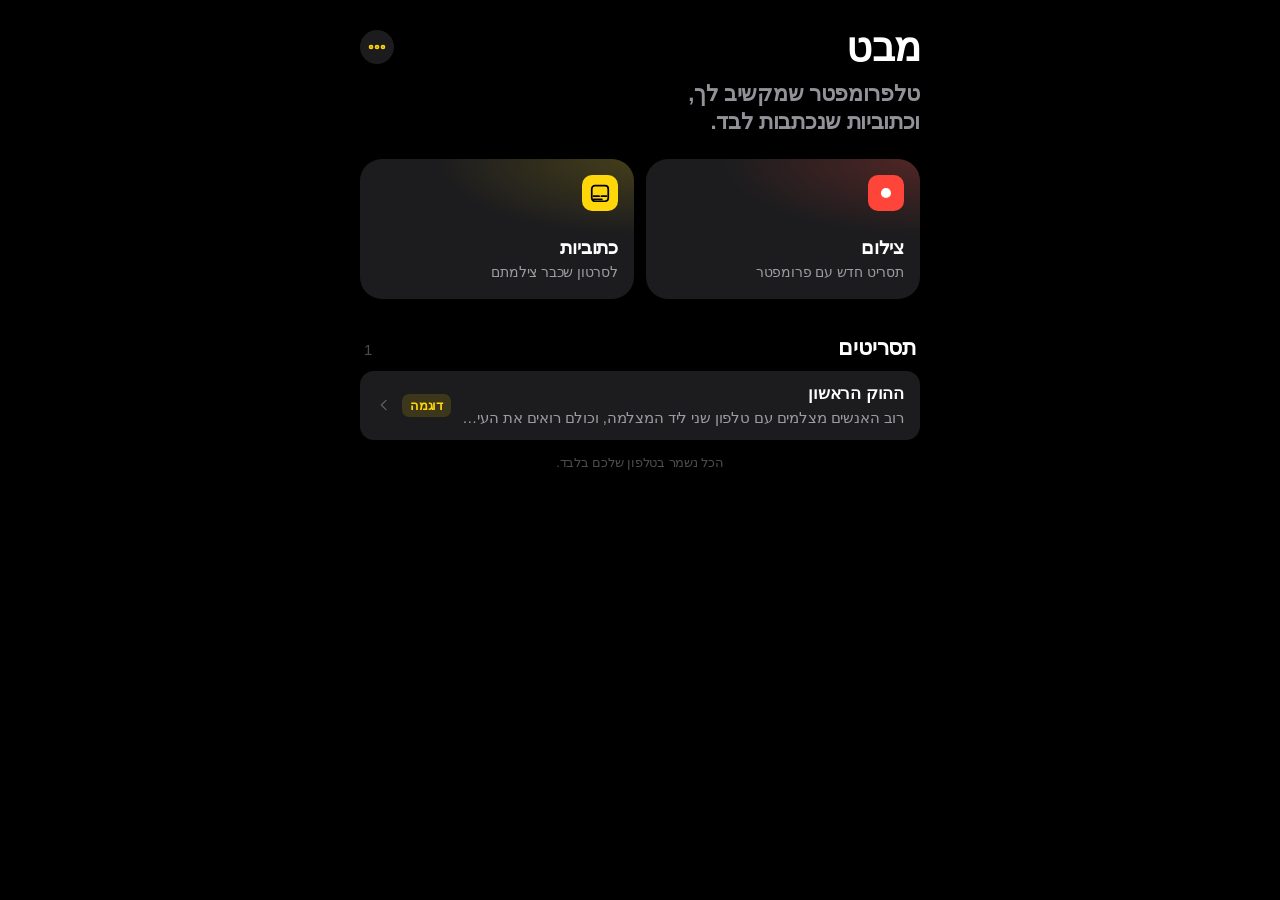
==== commit 1a77e864: "מבט: מצב מיקוד מתחת לעדשה, תיקון מצלמה באייפון, מראה, זום, תאורה וגלריה - מצב מיקוד (ברירת מחדל): הט" ====
--- a/mabat/index.html
+++ b/mabat/index.html
@@ -16,7 +16,7 @@
 <link rel="preconnect" href="https://fonts.googleapis.com">
 <link rel="preconnect" href="https://fonts.gstatic.com" crossorigin>
 <link rel="stylesheet" href="https://fonts.googleapis.com/css2?family=Frank+Ruhl+Libre:wght@500&family=Heebo:wght@800;900&family=Karantina:wght@700&family=Rubik:wght@500;600&display=swap">
-<link rel="stylesheet" href="app.css?v=3">
+<link rel="stylesheet" href="app.css?v=5">
 </head>
 <body>
 
@@ -39,6 +39,9 @@
     </button>
   </div>
 
+  <div class="sec-h" id="vids-h" hidden><h2>הסרטונים שלי</h2><span id="count-vids"></span></div>
+  <div class="vids" id="vids" hidden></div>
+
   <div class="sec-h"><h2>תסריטים</h2><span id="count-scripts"></span></div>
   <ul class="glist" id="scripts"></ul>
   <p class="foot-note">הכל נשמר בטלפון שלכם בלבד.</p>
@@ -67,6 +70,7 @@
 <section class="screen shoot" id="s-shoot" data-screen="shoot" hidden>
   <video id="cam" playsinline muted autoplay></video>
   <div class="scrim"></div>
+  <div class="ringlight" id="ringlight" hidden></div>
   <canvas id="live-cap"></canvas>
 
   <div class="segbar" id="segbar"><div class="seg-live" id="seg-live"></div></div>
@@ -83,6 +87,8 @@
   </div>
 
   <div class="rail" id="rail">
+    <button class="rail-btn" id="sh-view"><span class="ri"><svg viewBox="0 0 24 24"><circle cx="12" cy="9" r="3.2"/><path d="M5 17h14M8 20.5h8"/></svg></span><span id="sh-view-l">מיקוד</span></button>
+    <button class="rail-btn" id="sh-light"><span class="ri"><svg viewBox="0 0 24 24"><circle cx="12" cy="12" r="4"/><path d="M12 2.5v2M12 19.5v2M2.5 12h2M19.5 12h2M5.3 5.3l1.4 1.4M17.3 17.3l1.4 1.4M5.3 18.7l1.4-1.4M17.3 6.7l1.4-1.4"/></svg></span><span>תאורה</span></button>
     <button class="rail-btn" id="sh-mode"><span class="ri"><svg viewBox="0 0 24 24"><path d="M4 10v4M8 7v10M12 4v16M16 8v8M20 11v2"/></svg></span><span id="sh-mode-l">קול</span></button>
     <button class="rail-btn" id="sh-size"><span class="ri"><svg viewBox="0 0 24 24"><path d="M3.5 18 8.5 6l5 12M5.3 14h6.4M15 18l3-7.5 3 7.5M15.8 16h4.4"/></svg></span><span id="sh-size-l">22</span></button>
     <button class="rail-btn" id="sh-timer"><span class="ri"><svg viewBox="0 0 24 24"><circle cx="12" cy="13" r="8"/><path d="M12 9v4l2.5 2M9.5 2.5h5"/></svg></span><span id="sh-timer-l">3</span></button>
@@ -169,6 +175,7 @@
     <div class="grab"></div>
     <div class="styles" id="styles"></div>
     <div class="row"><span>צבע</span><div class="swatches" id="rv-accent"></div></div>
+    <div class="row"><span>מראה</span><div class="looks" id="looks"></div></div>
     <div class="row"><span>גובה</span><input type="range" id="rv-pos" min="40" max="86" value="72" aria-label="גובה הכתוביות"></div>
   </div>
   <div class="rsheet" id="sheet-caps" hidden>
@@ -182,6 +189,8 @@
       <label class="sw-row"><span><b>חיתוך שתיקות</b><small>הפסקות נחתכות לקאט חד</small></span><input type="checkbox" id="rv-trim" checked></label>
       <label class="sw-row"><span><b>כותרת פתיחה</b><small>ההוק בגדול בשתי השניות הראשונות</small></span><input type="checkbox" id="rv-hook" checked></label>
       <input class="in-row" id="rv-hook-text" maxlength="48" placeholder="טקסט הכותרת">
+      <label class="sw-row"><span><b>זום דינמי</b><small>תקריב עדין בכל שורה חדשה, כמו בעריכה מקצועית</small></span><input type="checkbox" id="rv-zoom" checked></label>
+      <label class="sw-row"><span><b>פס התקדמות</b><small>פס דק בראש הסרטון, מחזיק צופים עד הסוף</small></span><input type="checkbox" id="rv-bar"></label>
       <label class="sw-row"><span><b>כתוביות</b></span><input type="checkbox" id="rv-caps" checked></label>
       <label class="sw-row"><span><b>סימן מותג</b><small id="rv-brand-l">השם שלכם בתחתית</small></span><input type="checkbox" id="rv-brand" checked></label>
     </div>
@@ -223,12 +232,13 @@
       <button class="btn tint" id="ex-share"><span>שיתוף</span></button>
       <a class="btn plain" id="ex-download" download="mabat.mp4"><span>שמירה</span></a>
     </div>
+    <button class="nav-act danger" id="ex-delete" hidden><span>מחיקה מהגלריה</span></button>
     <button class="nav-act" id="ex-close">ביטול</button>
   </div>
 </div>
 
 <div class="toast" id="toast" role="status" hidden></div>
 
-<script src="app.js?v=3"></script>
+<script src="app.js?v=5"></script>
 </body>
 </html>
--- a/mabat/app.css
+++ b/mabat/app.css
@@ -67,7 +67,17 @@
 
 /* ---------- בית ---------- */
 .tiles{display:grid;grid-template-columns:1fr 1fr;gap:12px}
-.tile{display:grid;align-content:start;justify-items:start;gap:2px;padding:16px;border-radius:20px;background:var(--bg2);text-align:right;min-height:132px;transition:transform .25s var(--ease)}
+.tile{display:grid;align-content:start;justify-items:start;gap:2px;padding:16px;border-radius:22px;background:var(--bg2);text-align:right;min-height:140px;transition:transform .25s var(--ease);position:relative;overflow:hidden}
+.tile::before{content:"";position:absolute;inset:0;pointer-events:none;opacity:.9}
+#btn-new::before{background:radial-gradient(120% 90% at 100% 0%,rgba(255,69,58,.26),transparent 60%)}
+#btn-import::before{background:radial-gradient(120% 90% at 100% 0%,rgba(255,214,10,.2),transparent 60%)}
+.tile > *{position:relative}
+.vids{display:grid;grid-auto-flow:column;grid-auto-columns:104px;gap:10px;overflow-x:auto;padding:2px 2px 6px;scrollbar-width:none;margin:0 -20px;padding-inline:20px}
+.vids::-webkit-scrollbar{display:none}
+.vid{position:relative;aspect-ratio:9/16;border-radius:14px;overflow:hidden;background:var(--bg2);transition:transform .25s var(--ease)}
+.vid:active{transform:scale(.96)}
+.vid img{width:100%;height:100%;object-fit:cover;display:block}
+.vid span{position:absolute;bottom:6px;left:6px;font-size:12px;font-weight:600;padding:2px 7px;border-radius:7px;background:rgba(0,0,0,.55);font-variant-numeric:tabular-nums}
 .tile:active{transform:scale(.97)}
 .tile .glyph{margin-bottom:22px}
 .tile b{font-size:19px;font-weight:700}
@@ -119,30 +129,41 @@
 .seg.armed{background:var(--red)}
 .seg-live{height:100%;background:var(--red);flex:none;width:0}
 
-.top-row{position:absolute;top:calc(var(--sat) + 20px);left:max(12px,var(--sal));right:max(12px,var(--sar));display:flex;justify-content:space-between;align-items:center;z-index:6;transition:opacity .3s}
+.top-row{position:absolute;top:calc(var(--sat) + 14px);left:max(12px,var(--sal));right:max(12px,var(--sar));display:flex;justify-content:space-between;align-items:center;z-index:6;transition:opacity .3s}
 .glass-btn{width:38px;height:38px;border-radius:50%;display:grid;place-items:center;color:#fff;background:var(--mat);-webkit-backdrop-filter:blur(20px) saturate(1.6);backdrop-filter:blur(20px) saturate(1.6);transition:opacity .3s,transform .2s var(--ease)}
 .glass-btn:active{transform:scale(.92)}
 .glass-btn svg{width:20px;height:20px}
-.time-pill{font-size:15px;font-weight:600;font-variant-numeric:tabular-nums;padding:5px 11px;border-radius:8px;color:#fff;direction:ltr;transition:background .3s}
+.time-pill{position:fixed;left:50%;transform:translateX(-50%);bottom:calc(var(--sab) + 152px);z-index:6;background:rgba(0,0,0,.35);font-size:15px;font-weight:600;font-variant-numeric:tabular-nums;padding:5px 11px;border-radius:8px;color:#fff;direction:ltr;transition:background .3s}
 .shoot.rec .time-pill{background:var(--red)}
 
 /* פרומפטר: חלון זכוכית מתחת לעדשה */
-.prompter{position:absolute;top:calc(var(--sat) + 64px);left:50%;transform:translateX(-50%);width:min(72vw,360px);z-index:5;
+.prompter{position:absolute;top:calc(var(--sat) + 12px);left:50%;transform:translateX(-50%);width:min(64vw,340px);z-index:5;
   border-radius:20px;background:rgba(0,0,0,.42);-webkit-backdrop-filter:blur(22px) saturate(1.4);backdrop-filter:blur(22px) saturate(1.4);
   padding:6px 14px 8px;touch-action:none;transition:background .3s}
 .shoot.rec .prompter{background:rgba(0,0,0,.3)}
 .pwin{height:calc(var(--plh,34px) * 3);overflow:hidden;-webkit-mask-image:linear-gradient(rgba(0,0,0,.25),#000 33%,#000 67%,rgba(0,0,0,.25));mask-image:linear-gradient(rgba(0,0,0,.25),#000 33%,#000 67%,rgba(0,0,0,.25))}
-.ptrack{transition:transform .5s var(--ease);will-change:transform}
+.ptrack{transition:transform .34s var(--ease);will-change:transform}
 .ptrack.drag{transition:none}
 .pl{height:var(--plh,34px);line-height:var(--plh,34px);white-space:nowrap;text-align:center;font-size:var(--pfs,22px);font-weight:600;color:rgba(255,255,255,.5);letter-spacing:-.01em}
 .pl.cur{color:rgba(255,255,255,.62)}
-.pw{transition:color .18s,opacity .18s}
+/* מצב מיקוד: שורה אחת, קבועה מתחת לעדשה. העיניים לא זזות */
+.prompter.focus .pwin{height:calc(var(--plh,34px) * 2);-webkit-mask-image:linear-gradient(#000 52%,rgba(0,0,0,.3));mask-image:linear-gradient(#000 52%,rgba(0,0,0,.3))}
+.prompter.focus .pl:not(.cur){opacity:.55}
+.prompter.focus .ptrack{transition:transform .22s var(--ease)}
+.ringlight{position:absolute;inset:0;z-index:4;pointer-events:none;box-shadow:inset 0 0 0 22px rgba(255,250,240,.97),inset 0 0 90px 46px rgba(255,248,235,.55);animation:fade .3s}
+.looks{display:flex;gap:8px;overflow-x:auto;scrollbar-width:none}
+.looks::-webkit-scrollbar{display:none}
+.looks button{height:32px;padding:0 13px;border-radius:16px;background:rgba(255,255,255,.1);font-size:14px;font-weight:600;white-space:nowrap;color:var(--label)}
+.looks button.on{background:#fff;color:#000}
+.pw{position:relative;transition:color .12s,opacity .12s}
+.pw.now::before{content:"";position:absolute;right:0;bottom:3px;height:2.5px;border-radius:2px;background:var(--accent,var(--tint));width:calc(var(--pg,0) * 100%);transition:width .08s linear}
 .pw.said{color:rgba(255,255,255,.28)}
 .pw.now{color:#fff}
 .pw.emph:not(.said){color:var(--accent,var(--tint))}
 .pw.brk::after{content:" ·";color:rgba(255,255,255,.35)}
-.meter{position:absolute;bottom:9px;left:11px;display:flex;align-items:center;gap:2px;height:14px}
-.meter i{width:3px;border-radius:2px;background:rgba(255,255,255,.4);height:3px;transition:height .07s}
+/* מד מיקרופון: מתחת לחלון הטקסט, כדי שתמיד יהיה ברור שהאפליקציה שומעת */
+.meter{position:absolute;top:calc(100% + 8px);left:50%;transform:translateX(-50%);display:flex;align-items:center;gap:3px;height:22px;padding:0 10px;border-radius:11px;background:rgba(0,0,0,.35);-webkit-backdrop-filter:blur(16px);backdrop-filter:blur(16px)}
+.meter i{width:3px;border-radius:2px;background:rgba(255,255,255,.55);height:4px;transition:height .06s}
 .meter.on i{background:var(--green)}
 
 .rail{position:absolute;top:calc(var(--sat) + 200px);right:max(10px,var(--sar));display:grid;gap:14px;z-index:6;transition:opacity .3s var(--ease),transform .3s var(--ease)}
@@ -294,7 +315,7 @@
 .ts-hit{width:100%;height:min(32vh,240px);border-radius:28px;background:var(--tint);color:#000;font-size:20px;font-weight:700;transition:transform .1s}
 .ts-hit:active{transform:scale(.97)}
 
-.toast{position:fixed;left:50%;top:calc(var(--sat) + 70px);transform:translateX(-50%);z-index:50;width:max-content;max-width:calc(100vw - 40px);background:var(--mat-strong);-webkit-backdrop-filter:blur(30px);backdrop-filter:blur(30px);color:#fff;padding:12px 18px;border-radius:16px;font-size:15px;font-weight:600;text-align:center;box-shadow:0 10px 30px rgba(0,0,0,.35);animation:drop .4s var(--ease)}
+.toast{position:fixed;left:50%;top:calc(var(--sat) + 132px);transform:translateX(-50%);z-index:50;width:max-content;max-width:calc(100vw - 40px);background:var(--mat-strong);-webkit-backdrop-filter:blur(30px);backdrop-filter:blur(30px);color:#fff;padding:12px 18px;border-radius:16px;font-size:15px;font-weight:600;text-align:center;box-shadow:0 10px 30px rgba(0,0,0,.35);animation:drop .4s var(--ease)}
 @keyframes drop{from{transform:translate(-50%,-16px);opacity:0}}
 
 @media (min-width:700px){
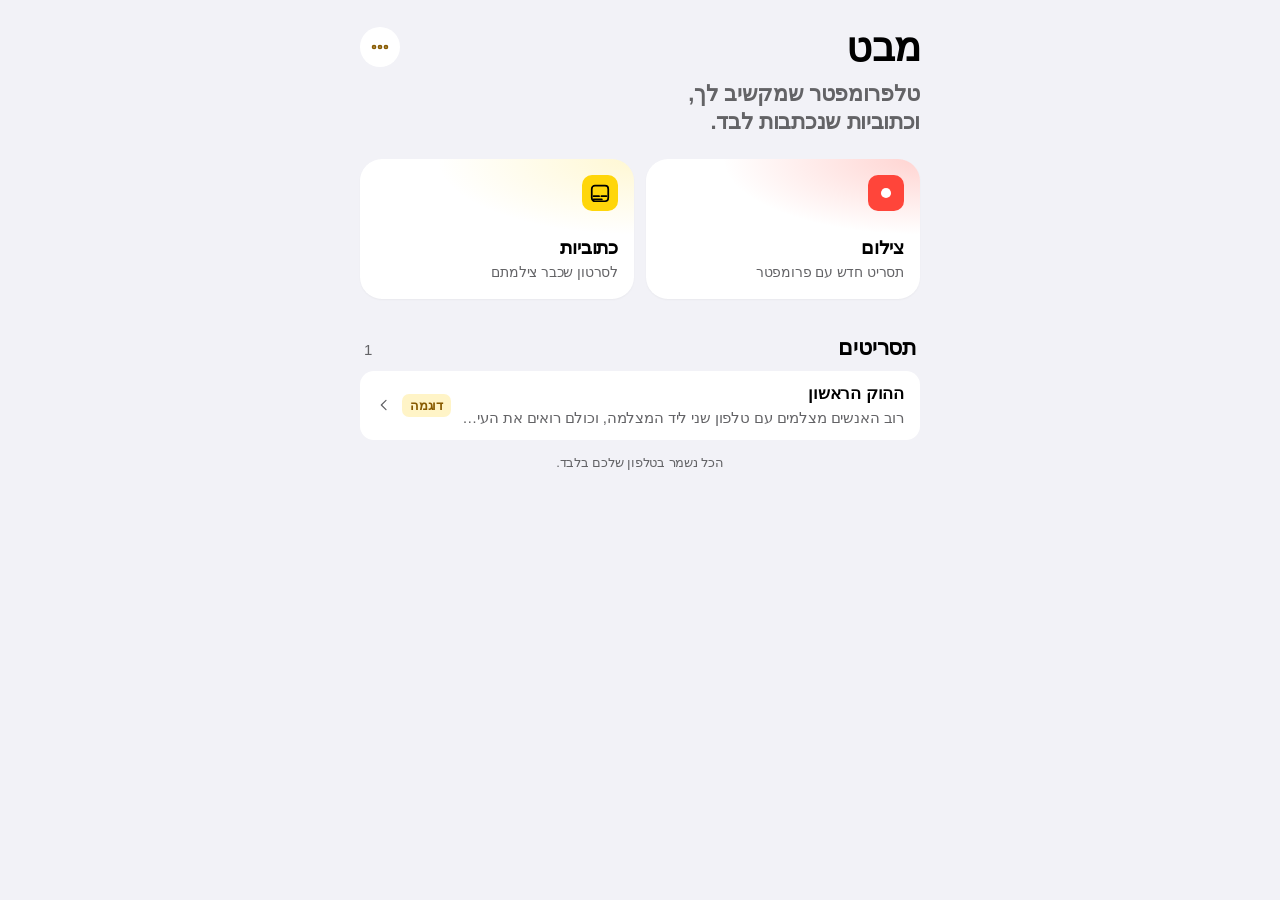
==== commit 008fc40a: "מבט: שיפורים לפי סקירת Apple Human Interface Guidelines - ניגודיות: טקסט משני עבר מ-2.4:1 ל-6.2:1 (מ" ====
--- a/mabat/index.html
+++ b/mabat/index.html
@@ -3,7 +3,8 @@
 <head>
 <meta charset="utf-8">
 <meta name="viewport" content="width=device-width, initial-scale=1, viewport-fit=cover, interactive-widget=resizes-content">
-<meta name="theme-color" content="#000000">
+<meta name="theme-color" content="#f2f2f7" media="(prefers-color-scheme: light)">
+<meta name="theme-color" content="#000000" media="(prefers-color-scheme: dark)">
 <meta name="apple-mobile-web-app-capable" content="yes">
 <meta name="apple-mobile-web-app-status-bar-style" content="black-translucent">
 <meta name="apple-mobile-web-app-title" content="מבט">
@@ -16,7 +17,7 @@
 <link rel="preconnect" href="https://fonts.googleapis.com">
 <link rel="preconnect" href="https://fonts.gstatic.com" crossorigin>
 <link rel="stylesheet" href="https://fonts.googleapis.com/css2?family=Frank+Ruhl+Libre:wght@500&family=Heebo:wght@800;900&family=Karantina:wght@700&family=Rubik:wght@500;600&display=swap">
-<link rel="stylesheet" href="app.css?v=5">
+<link rel="stylesheet" href="app.css?v=8">
 </head>
 <body>
 
@@ -77,31 +78,55 @@
 
   <div class="top-row">
     <button class="glass-btn" id="sh-close" aria-label="סגירה"><svg viewBox="0 0 24 24"><path d="M6.5 6.5l11 11M17.5 6.5l-11 11"/></svg></button>
-    <span class="time-pill" id="timecode">0:00</span>
-    <button class="glass-btn" id="sh-flip" aria-label="החלפת מצלמה"><svg viewBox="0 0 24 24"><path d="M20 11a8 8 0 0 0-14.3-4.9M4 13a8 8 0 0 0 14.3 4.9"/><path d="M5.5 3v3.5H9M18.5 21v-3.5H15"/></svg></button>
-  </div>
+  </div>
+  <span class="time-pill" id="timecode">0:00</span>
 
   <div class="prompter" id="prompter">
     <div class="pwin" id="pwin"><div class="ptrack" id="ptrack"></div></div>
-    <div class="meter" id="meter" aria-hidden="true"><i></i><i></i><i></i><i></i></div>
+    <div class="meter" id="meter"><span class="bars" aria-hidden="true"><i></i><i></i><i></i><i></i></span><b id="eye-val" hidden></b></div>
   </div>
 
   <div class="rail" id="rail">
+    <button class="rail-btn" id="sh-flip" aria-label="החלפת מצלמה"><span class="ri"><svg viewBox="0 0 24 24"><path d="M20 11a8 8 0 0 0-14.3-4.9M4 13a8 8 0 0 0 14.3 4.9"/><path d="M5.5 3v3.5H9M18.5 21v-3.5H15"/></svg></span><span>היפוך</span></button>
     <button class="rail-btn" id="sh-view"><span class="ri"><svg viewBox="0 0 24 24"><circle cx="12" cy="9" r="3.2"/><path d="M5 17h14M8 20.5h8"/></svg></span><span id="sh-view-l">מיקוד</span></button>
     <button class="rail-btn" id="sh-light"><span class="ri"><svg viewBox="0 0 24 24"><circle cx="12" cy="12" r="4"/><path d="M12 2.5v2M12 19.5v2M2.5 12h2M19.5 12h2M5.3 5.3l1.4 1.4M17.3 17.3l1.4 1.4M5.3 18.7l1.4-1.4M17.3 6.7l1.4-1.4"/></svg></span><span>תאורה</span></button>
-    <button class="rail-btn" id="sh-mode"><span class="ri"><svg viewBox="0 0 24 24"><path d="M4 10v4M8 7v10M12 4v16M16 8v8M20 11v2"/></svg></span><span id="sh-mode-l">קול</span></button>
-    <button class="rail-btn" id="sh-size"><span class="ri"><svg viewBox="0 0 24 24"><path d="M3.5 18 8.5 6l5 12M5.3 14h6.4M15 18l3-7.5 3 7.5M15.8 16h4.4"/></svg></span><span id="sh-size-l">22</span></button>
     <button class="rail-btn" id="sh-timer"><span class="ri"><svg viewBox="0 0 24 24"><circle cx="12" cy="13" r="8"/><path d="M12 9v4l2.5 2M9.5 2.5h5"/></svg></span><span id="sh-timer-l">3</span></button>
     <button class="rail-btn" id="sh-len"><span class="ri"><svg viewBox="0 0 24 24"><rect x="3" y="7" width="18" height="10" rx="3"/><path d="M7 7v10"/></svg></span><span id="sh-len-l">60 שנ׳</span></button>
-    <button class="rail-btn" id="sh-eye"><span class="ri"><svg viewBox="0 0 24 24"><path d="M2 12s3.6-6.5 10-6.5S22 12 22 12s-3.6 6.5-10 6.5S2 12 2 12z"/><circle cx="12" cy="12" r="3"/></svg></span><span>מבט</span></button>
+    <button class="rail-btn" id="sh-more"><span class="ri"><svg viewBox="0 0 24 24"><circle cx="12" cy="6" r="1.4" class="fill"/><circle cx="12" cy="12" r="1.4" class="fill"/><circle cx="12" cy="18" r="1.4" class="fill"/></svg></span><span>עוד</span></button>
+  </div>
+
+  <div class="pop-scrim" id="pop-scrim" hidden></div>
+  <div class="pop" id="pop" hidden>
+    <div class="grab"></div>
+    <div class="pop-h"><b>הגדרות צילום</b><button class="nav-act" id="pop-done">סיום</button></div>
+    <p class="pop-l">מעקב אחרי הטקסט</p>
+    <div class="segctl" id="pop-mode"><button data-v="voice">קול</button><button data-v="auto">קצב קבוע</button><button data-v="manual">הקשה</button></div>
+    <p class="pop-l">גודל טקסט</p>
+    <div class="segctl" id="pop-size"><button data-v="18">קטן</button><button data-v="22">רגיל</button><button data-v="26">גדול</button><button data-v="30">ענק</button></div>
+    <p class="pop-l">מד קשר עין</p>
+    <div class="segctl" id="pop-eye"><button data-v="1">פועל</button><button data-v="0">כבוי</button></div>
+    <p class="pop-n">קול: הטקסט זז רק כשאתם מדברים ועוצר כשאתם עוצרים. קצב קבוע: הטקסט רץ לבד. הקשה: אתם מקישים על הטקסט כדי להתקדם.</p>
   </div>
 
   <div class="status" id="status">
-    <span class="chip" id="eye-chip" hidden><i></i><b>--</b></span>
     <span class="chip warn" id="hint-chip" hidden></span>
   </div>
 
   <div class="countdown" id="countdown" hidden></div>
+
+  <div class="perm" id="perm" hidden>
+    <div class="perm-card">
+      <span class="glyph red big"><svg viewBox="0 0 24 24"><rect x="3" y="6" width="13" height="12" rx="2.5"/><path d="M16 10.5 21 8v8l-5-2.5"/></svg></span>
+      <h2>מצלמה ומיקרופון</h2>
+      <ul>
+        <li><svg viewBox="0 0 24 24"><rect x="3" y="6" width="13" height="12" rx="2.5"/><path d="M16 10.5 21 8v8l-5-2.5"/></svg><span><b>מצלמה</b> כדי לצלם אתכם, עם הטקסט מתחת לעדשה.</span></li>
+        <li><svg viewBox="0 0 24 24"><rect x="9" y="3" width="6" height="11" rx="3"/><path d="M5.5 11a6.5 6.5 0 0 0 13 0M12 17.5V21"/></svg><span><b>מיקרופון</b> כדי להקליט את הקול, ושהטקסט יזוז בקצב שלכם.</span></li>
+        <li><svg viewBox="0 0 24 24"><rect x="5" y="10" width="14" height="10" rx="2.5"/><path d="M8 10V7a4 4 0 0 1 8 0v3"/></svg><span><b>פרטיות.</b> הסרטונים והקול נשארים בטלפון ולא נשלחים לשום מקום.</span></li>
+      </ul>
+      <button class="btn tint" id="perm-go"><span>המשך</span></button>
+      <button class="nav-act" id="perm-later">לא עכשיו</button>
+    </div>
+  </div>
 
   <div class="dock">
     <div class="modes" id="modes" role="tablist">
@@ -239,6 +264,6 @@
 
 <div class="toast" id="toast" role="status" hidden></div>
 
-<script src="app.js?v=5"></script>
+<script src="app.js?v=8"></script>
 </body>
 </html>
--- a/mabat/app.css
+++ b/mabat/app.css
@@ -11,6 +11,9 @@
   --label2:rgba(235,235,245,.62);
   --label3:rgba(235,235,245,.32);
   --tint:#ffd60a;
+  --tint-ink:#ffd60a;
+  --red-ink:#ff453a;
+  --orange-ink:#ff9f0a;
   --red:#ff453a;
   --green:#30d158;
   --orange:#ff9f0a;
@@ -25,12 +28,12 @@
 }
 *{box-sizing:border-box;-webkit-tap-highlight-color:transparent}
 html,body{height:100%;margin:0;background:var(--bg);color:var(--label)}
-body{font-family:var(--font);font-size:17px;line-height:1.35;letter-spacing:-.01em;overflow:hidden;overscroll-behavior:none;-webkit-font-smoothing:antialiased;-webkit-user-select:none;user-select:none}
+body{font-family:var(--font);font-size:min(1.0000rem,26px);line-height:1.35;letter-spacing:-.01em;overflow:hidden;overscroll-behavior:none;-webkit-font-smoothing:antialiased;-webkit-user-select:none;user-select:none}
 input,textarea,select{-webkit-user-select:text;user-select:text}
 [hidden]{display:none!important}
 button,input,select,textarea{font:inherit;color:inherit;letter-spacing:inherit}
 button{cursor:pointer;background:none;border:0;padding:0}
-:focus-visible{outline:2px solid var(--tint);outline-offset:2px}
+:focus-visible{outline:2px solid var(--tint-ink);outline-offset:2px}
 svg{width:22px;height:22px;fill:none;stroke:currentColor;stroke-width:1.9;stroke-linecap:round;stroke-linejoin:round;flex:none}
 svg .fill{fill:currentColor;stroke:none}
 
@@ -43,20 +46,20 @@
 
 /* ---------- טיפוגרפיה ורכיבים ---------- */
 .lt{display:flex;align-items:center;justify-content:space-between;padding-top:14px}
-.lt h1{margin:0;font-size:40px;font-weight:800;letter-spacing:-.02em}
-.round{width:34px;height:34px;border-radius:50%;background:var(--bg2);display:grid;place-items:center;color:var(--tint)}
-.lede{margin:6px 0 24px;font-size:22px;line-height:1.25;font-weight:600;color:var(--label2);letter-spacing:-.015em}
-.page-h{margin:2px 0 18px;font-size:34px;font-weight:800;letter-spacing:-.02em}
-
-.btn{display:flex;align-items:center;justify-content:center;gap:8px;height:52px;border-radius:14px;font-size:17px;font-weight:600;text-decoration:none;transition:transform .2s var(--ease),opacity .2s;flex:none}
+.lt h1{margin:0;font-size:min(2.3529rem,60px);font-weight:800;letter-spacing:-.02em}
+.round{width:34px;height:34px;border-radius:50%;background:var(--bg2);display:grid;place-items:center;color:var(--tint-ink)}
+.lede{margin:6px 0 24px;font-size:min(1.2941rem,33px);line-height:1.25;font-weight:600;color:var(--label2);letter-spacing:-.015em}
+.page-h{margin:2px 0 18px;font-size:min(2.0000rem,51px);font-weight:800;letter-spacing:-.02em}
+
+.btn{display:flex;align-items:center;justify-content:center;gap:8px;height:52px;border-radius:14px;font-size:min(1.0000rem,26px);font-weight:600;text-decoration:none;transition:transform .2s var(--ease),opacity .2s;flex:none}
 .btn:active{transform:scale(.97);opacity:.85}
 .btn.tint{background:var(--tint);color:#000}
 .btn.tint:disabled{opacity:.3}
 .btn.plain{background:var(--bg3);color:var(--label)}
-.btn em{font-style:normal;font-weight:500;font-size:14px;opacity:.6}
+.btn em{font-style:normal;font-weight:500;font-size:min(0.8235rem,21px);opacity:.6}
 .btn svg{width:18px;height:18px}
-.pill{height:32px;padding:0 14px;border-radius:16px;background:var(--bg3);font-size:15px;font-weight:500}
-.pill b{color:var(--tint);font-weight:700}
+.pill{height:32px;padding:0 14px;border-radius:16px;background:var(--bg3);font-size:min(0.8824rem,22px);font-weight:500}
+.pill b{color:var(--tint-ink);font-weight:700}
 .pill:active{background:var(--bg4)}
 
 .glyph{width:36px;height:36px;border-radius:10px;display:grid;place-items:center;color:#fff}
@@ -77,45 +80,45 @@
 .vid{position:relative;aspect-ratio:9/16;border-radius:14px;overflow:hidden;background:var(--bg2);transition:transform .25s var(--ease)}
 .vid:active{transform:scale(.96)}
 .vid img{width:100%;height:100%;object-fit:cover;display:block}
-.vid span{position:absolute;bottom:6px;left:6px;font-size:12px;font-weight:600;padding:2px 7px;border-radius:7px;background:rgba(0,0,0,.55);font-variant-numeric:tabular-nums}
+.vid span{position:absolute;bottom:6px;left:6px;font-size:min(0.7059rem,18px);font-weight:600;padding:2px 7px;border-radius:7px;background:rgba(0,0,0,.55);font-variant-numeric:tabular-nums}
 .tile:active{transform:scale(.97)}
 .tile .glyph{margin-bottom:22px}
-.tile b{font-size:19px;font-weight:700}
-.tile small{font-size:14px;color:var(--label2)}
+.tile b{font-size:min(1.1176rem,28px);font-weight:700}
+.tile small{font-size:min(0.8235rem,21px);color:var(--label2)}
 .sec-h{display:flex;align-items:baseline;justify-content:space-between;margin:34px 4px 8px}
-.sec-h h2{margin:0;font-size:22px;font-weight:700}
-.sec-h span{font-size:15px;color:var(--label3)}
+.sec-h h2{margin:0;font-size:min(1.2941rem,33px);font-weight:700}
+.sec-h span{color:var(--label2)!important;font-size:min(0.8824rem,22px);color:var(--label3)}
 .glist{list-style:none;margin:0;padding:0;background:var(--bg2);border-radius:14px;overflow:hidden}
 .glist > * + *{border-top:.5px solid var(--sep)}
 .script{display:grid;grid-template-columns:1fr auto auto;align-items:center;gap:2px 10px;width:100%;padding:12px 16px;text-align:right;min-height:64px}
 .script:active{background:var(--bg3)}
 .script .t{font-weight:600;overflow:hidden;white-space:nowrap;text-overflow:ellipsis}
-.script .s{grid-column:1;font-size:15px;color:var(--label2);overflow:hidden;white-space:nowrap;text-overflow:ellipsis}
-.script .tag{grid-row:1/span 2;grid-column:2;font-size:13px;font-weight:600;padding:3px 8px;border-radius:7px;background:var(--bg3);color:var(--label2);white-space:nowrap}
-.script .tag.draft{background:rgba(255,69,58,.18);color:var(--red)}
-.script .tag.ex{background:rgba(255,214,10,.14);color:var(--tint)}
-.script .chev{grid-row:1/span 2;grid-column:3;color:var(--label3);width:16px;height:16px;transform:scaleX(-1)}
+.script .s{grid-column:1;font-size:min(0.8824rem,22px);color:var(--label2);overflow:hidden;white-space:nowrap;text-overflow:ellipsis}
+.script .tag{grid-row:1/span 2;grid-column:2;font-size:min(0.7647rem,20px);font-weight:600;padding:3px 8px;border-radius:7px;background:var(--bg3);color:var(--label2);white-space:nowrap}
+.script .tag.draft{background:rgba(255,69,58,.16);color:var(--red-ink)}
+.script .tag.ex{background:rgba(255,214,10,.16);color:var(--tint-ink)}
+.script .chev{grid-row:1/span 2;grid-column:3;color:var(--label2);width:16px;height:16px;transform:scaleX(-1)}
 .glist .empty{padding:22px 16px;color:var(--label2);text-align:center}
-.foot-note{margin:14px 4px 0;font-size:13px;color:var(--label3);text-align:center}
+.foot-note{color:var(--label2)!important;margin:14px 4px 0;font-size:min(0.7647rem,20px);color:var(--label3);text-align:center}
 
 /* ---------- ניווט ---------- */
 .nav{display:flex;align-items:center;justify-content:space-between;height:44px;margin:0 -8px;flex:none}
-.nav-back{display:flex;align-items:center;gap:2px;height:44px;padding:0 4px;color:var(--tint);font-size:17px}
+.nav-back{display:flex;align-items:center;gap:2px;height:44px;padding:0 4px;color:var(--tint-ink);font-size:min(1.0000rem,26px)}
 .nav-back svg{width:24px;height:24px;stroke-width:2.3}
-.nav-act{height:44px;padding:0 8px;color:var(--tint);font-size:17px;font-weight:600}
-.nav-act.danger{color:var(--red);font-weight:400}
+.nav-act{height:44px;padding:0 8px;color:var(--tint-ink);font-size:min(1.0000rem,26px);font-weight:600}
+.nav-act.danger{color:var(--red-ink);font-weight:400}
 .nav-act.armed{background:var(--red);color:#fff;border-radius:10px;height:34px;padding:0 12px}
 
 /* ---------- עורך ---------- */
-.ed-title{background:none;border:0;outline:none;font-size:30px;font-weight:800;letter-spacing:-.02em;padding:6px 0 4px;width:100%}
+.ed-title{background:none;border:0;outline:none;font-size:min(1.7647rem,45px);font-weight:800;letter-spacing:-.02em;padding:6px 0 4px;width:100%}
 .ed-title::placeholder{color:var(--label3)}
-#ed-text{flex:1;min-height:200px;width:100%;resize:none;background:none;border:0;outline:none;font-size:21px;line-height:1.6;padding:6px 0}
+#ed-text{flex:1;min-height:200px;width:100%;resize:none;background:none;border:0;outline:none;font-size:min(1.2353rem,32px);line-height:1.6;padding:6px 0}
 #ed-text::placeholder{color:var(--label3)}
 .ed-warn{list-style:none;margin:0 0 8px;padding:0;display:grid;gap:6px}
-.ed-warn li{font-size:14px;color:var(--orange);background:rgba(255,159,10,.1);border-radius:10px;padding:8px 12px}
+.ed-warn li{font-size:min(0.8235rem,21px);color:var(--orange-ink);background:rgba(255,159,10,.12);border-radius:10px;padding:8px 12px}
 .ed-bar{display:flex;align-items:center;justify-content:space-between;gap:10px;padding:10px 0 12px;border-top:.5px solid var(--sep);flex:none}
 .ed-tools{display:flex;gap:8px}
-.ed-stats{font-size:14px;color:var(--label2);font-variant-numeric:tabular-nums}
+.ed-stats{font-size:min(0.8235rem,21px);color:var(--label2);font-variant-numeric:tabular-nums}
 
 /* ---------- צילום ---------- */
 .shoot{padding:0;overflow:hidden;background:#000;animation:fade .3s}
@@ -133,8 +136,8 @@
 .glass-btn{width:38px;height:38px;border-radius:50%;display:grid;place-items:center;color:#fff;background:var(--mat);-webkit-backdrop-filter:blur(20px) saturate(1.6);backdrop-filter:blur(20px) saturate(1.6);transition:opacity .3s,transform .2s var(--ease)}
 .glass-btn:active{transform:scale(.92)}
 .glass-btn svg{width:20px;height:20px}
-.time-pill{position:fixed;left:50%;transform:translateX(-50%);bottom:calc(var(--sab) + 152px);z-index:6;background:rgba(0,0,0,.35);font-size:15px;font-weight:600;font-variant-numeric:tabular-nums;padding:5px 11px;border-radius:8px;color:#fff;direction:ltr;transition:background .3s}
-.shoot.rec .time-pill{background:var(--red)}
+.time-pill{display:none;position:fixed;left:max(12px,var(--sal));top:calc(var(--sat) + 18px);z-index:7;font-size:min(0.8824rem,22px);font-weight:600;font-variant-numeric:tabular-nums;padding:5px 11px;border-radius:8px;color:#fff;direction:ltr;transition:background .3s}
+.shoot.rec .time-pill{display:block;background:var(--red)}
 
 /* פרומפטר: חלון זכוכית מתחת לעדשה */
 .prompter{position:absolute;top:calc(var(--sat) + 12px);left:50%;transform:translateX(-50%);width:min(64vw,340px);z-index:5;
@@ -153,7 +156,7 @@
 .ringlight{position:absolute;inset:0;z-index:4;pointer-events:none;box-shadow:inset 0 0 0 22px rgba(255,250,240,.97),inset 0 0 90px 46px rgba(255,248,235,.55);animation:fade .3s}
 .looks{display:flex;gap:8px;overflow-x:auto;scrollbar-width:none}
 .looks::-webkit-scrollbar{display:none}
-.looks button{height:32px;padding:0 13px;border-radius:16px;background:rgba(255,255,255,.1);font-size:14px;font-weight:600;white-space:nowrap;color:var(--label)}
+.looks button{height:32px;padding:0 13px;border-radius:16px;background:rgba(255,255,255,.1);font-size:min(0.8235rem,21px);font-weight:600;white-space:nowrap;color:var(--label)}
 .looks button.on{background:#fff;color:#000}
 .pw{position:relative;transition:color .12s,opacity .12s}
 .pw.now::before{content:"";position:absolute;right:0;bottom:3px;height:2.5px;border-radius:2px;background:var(--accent,var(--tint));width:calc(var(--pg,0) * 100%);transition:width .08s linear}
@@ -162,21 +165,35 @@
 .pw.emph:not(.said){color:var(--accent,var(--tint))}
 .pw.brk::after{content:" ·";color:rgba(255,255,255,.35)}
 /* מד מיקרופון: מתחת לחלון הטקסט, כדי שתמיד יהיה ברור שהאפליקציה שומעת */
-.meter{position:absolute;top:calc(100% + 8px);left:50%;transform:translateX(-50%);display:flex;align-items:center;gap:3px;height:22px;padding:0 10px;border-radius:11px;background:rgba(0,0,0,.35);-webkit-backdrop-filter:blur(16px);backdrop-filter:blur(16px)}
+.meter{position:absolute;top:calc(100% + 8px);left:50%;transform:translateX(-50%);display:flex;align-items:center;gap:8px;height:24px;padding:0 10px;border-radius:12px;background:rgba(0,0,0,.35);-webkit-backdrop-filter:blur(16px);backdrop-filter:blur(16px);white-space:nowrap}
+.meter .bars{display:flex;align-items:center;gap:3px;height:14px}
+.meter b{font-size:min(0.7059rem,18px);font-weight:600;color:var(--green);font-variant-numeric:tabular-nums}
+.meter b.mid{color:var(--orange)}
+.meter b.bad{color:var(--red)}
+.pl.endl{color:rgba(255,255,255,.45);font-size:.7em}
 .meter i{width:3px;border-radius:2px;background:rgba(255,255,255,.55);height:4px;transition:height .06s}
 .meter.on i{background:var(--green)}
 
-.rail{position:absolute;top:calc(var(--sat) + 200px);right:max(10px,var(--sar));display:grid;gap:14px;z-index:6;transition:opacity .3s var(--ease),transform .3s var(--ease)}
-.rail-btn{display:grid;justify-items:center;gap:3px;color:#fff;font-size:11px;font-weight:600;text-shadow:0 1px 4px rgba(0,0,0,.6)}
-.rail-btn .ri{width:40px;height:40px;border-radius:50%;display:grid;place-items:center;background:var(--mat);-webkit-backdrop-filter:blur(20px);backdrop-filter:blur(20px);transition:transform .2s var(--ease),background .2s,color .2s}
+.rail{position:absolute;top:calc(var(--sat) + 170px);right:max(10px,var(--sar));display:grid;gap:12px;z-index:6;transition:opacity .3s var(--ease),transform .3s var(--ease)}
+.rail-btn{display:grid;justify-items:center;gap:3px;color:#fff;font-size:min(0.6471rem,16px);font-weight:600;text-shadow:0 1px 4px rgba(0,0,0,.6)}
+.rail-btn .ri{width:38px;height:38px;border-radius:50%;display:grid;place-items:center;background:var(--mat);-webkit-backdrop-filter:blur(20px);backdrop-filter:blur(20px);transition:transform .2s var(--ease),background .2s,color .2s}
 .rail-btn .ri svg{width:20px;height:20px}
 .rail-btn:active .ri{transform:scale(.9)}
 .rail-btn.on .ri{background:#fff;color:#000}
 .shoot.rec .rail,.shoot.rec .top-row .glass-btn{opacity:0;pointer-events:none}
 .shoot.rec .rail{transform:translateX(12px)}
 
-.status{position:absolute;bottom:calc(var(--sab) + 196px);left:0;right:0;display:flex;justify-content:center;gap:8px;flex-wrap:wrap;z-index:6;pointer-events:none;padding-inline:20px}
-.chip{display:inline-flex;align-items:center;gap:6px;height:30px;padding:0 12px;border-radius:15px;background:var(--mat);-webkit-backdrop-filter:blur(20px);backdrop-filter:blur(20px);font-size:14px;font-weight:600;color:#fff;font-variant-numeric:tabular-nums}
+.pop-scrim{position:absolute;inset:0;z-index:19;background:rgba(0,0,0,.35);animation:fade .2s}
+.pop{position:absolute;left:0;right:0;bottom:0;z-index:20;padding:8px max(16px,var(--sar)) calc(var(--sab) + 22px) max(16px,var(--sal));border-radius:22px 22px 0 0;background:#1c1c1e;display:grid;gap:8px;animation:sheet .4s var(--ease)}
+.pop-h{display:flex;justify-content:space-between;align-items:center;margin:0 4px}
+.pop-h b{font-size:min(1.0588rem,27px);font-weight:700}
+.pop-n{margin:4px 4px 0;font-size:min(0.7647rem,20px);line-height:1.45;color:var(--label2)}
+.pop-l{margin:4px 4px 0;font-size:min(0.7059rem,18px);font-weight:600;color:var(--label2)}
+.pop .segctl{background:#2c2c2e}
+.pop .segctl button{height:38px;font-size:min(0.8824rem,22px)}
+.pop .segctl button.on{background:#fff;color:#000}
+.status{position:absolute;bottom:calc(var(--sab) + 172px);left:0;right:0;display:flex;justify-content:center;gap:8px;flex-wrap:wrap;z-index:6;pointer-events:none;padding-inline:20px}
+.chip{display:inline-flex;align-items:center;gap:6px;height:30px;padding:0 12px;border-radius:15px;background:var(--mat);-webkit-backdrop-filter:blur(20px);backdrop-filter:blur(20px);font-size:min(0.8235rem,21px);font-weight:600;color:#fff;font-variant-numeric:tabular-nums}
 .chip i{width:7px;height:7px;border-radius:50%;background:var(--green)}
 .chip.mid i{background:var(--orange)}
 .chip.bad i{background:var(--red)}
@@ -188,7 +205,7 @@
 
 .dock{position:absolute;left:0;right:0;bottom:0;padding:0 max(28px,var(--sar)) calc(var(--sab) + 22px) max(28px,var(--sal));z-index:6}
 .modes{display:flex;justify-content:center;gap:22px;margin-bottom:14px;transition:opacity .3s}
-.modes button{font-size:14px;font-weight:600;letter-spacing:.02em;color:rgba(255,255,255,.75);text-shadow:0 1px 4px rgba(0,0,0,.5);padding:4px 2px}
+.modes button{font-size:min(0.8235rem,21px);font-weight:600;letter-spacing:.02em;color:rgba(255,255,255,.75);text-shadow:0 1px 4px rgba(0,0,0,.5);padding:4px 2px}
 .modes button.on{color:var(--tint)}
 .shoot.rec .modes{opacity:0;pointer-events:none}
 .dock-row{display:grid;grid-template-columns:1fr auto 1fr;align-items:center}
@@ -214,14 +231,14 @@
 .drop video{position:absolute;inset:0;width:100%;height:100%;object-fit:cover}
 .drop-empty{display:grid;justify-items:center;gap:6px;text-align:center}
 .drop-empty .glyph{margin-bottom:6px}
-.drop-empty b{font-size:19px;font-weight:700}
-.drop-empty small{color:var(--label2);font-size:15px}
-.drop-meta{position:absolute;bottom:10px;right:10px;font-size:13px;font-weight:600;padding:4px 9px;border-radius:8px;background:var(--mat);-webkit-backdrop-filter:blur(20px);backdrop-filter:blur(20px);font-variant-numeric:tabular-nums}
+.drop-empty b{font-size:min(1.1176rem,28px);font-weight:700}
+.drop-empty small{color:var(--label2);font-size:min(0.8824rem,22px)}
+.drop-meta{position:absolute;bottom:10px;right:10px;font-size:min(0.7647rem,20px);font-weight:600;padding:4px 9px;border-radius:8px;background:var(--mat);-webkit-backdrop-filter:blur(20px);backdrop-filter:blur(20px);font-variant-numeric:tabular-nums}
 .card-field{margin-top:14px;background:var(--bg2);border-radius:16px;padding:12px 16px;display:flex;flex-direction:column;gap:4px;flex:1;min-height:180px}
 .cf-head{display:flex;justify-content:space-between;align-items:center;gap:10px}
-.cf-head label{font-size:13px;font-weight:600;color:var(--label2)}
-.cf-head select{background:var(--bg3);border:0;border-radius:8px;height:30px;padding:0 10px;font-size:14px;color:var(--tint);max-width:55%}
-#imp-text{background:none;border:0;outline:none;resize:none;font-size:18px;line-height:1.55;width:100%;flex:1;min-height:130px}
+.cf-head label{font-size:min(0.7647rem,20px);font-weight:600;color:var(--label2)}
+.cf-head select{background:var(--bg3);border:0;border-radius:8px;height:30px;padding:0 10px;font-size:min(0.8235rem,21px);color:var(--tint-ink);max-width:55%}
+#imp-text{background:none;border:0;outline:none;resize:none;font-size:min(1.0588rem,27px);line-height:1.55;width:100%;flex:1;min-height:130px}
 #imp-text::placeholder{color:var(--label3)}
 #s-import .btn{margin-top:14px}
 
@@ -232,17 +249,17 @@
 .big-play{position:relative;width:76px;height:76px;border-radius:50%;display:grid;place-items:center;color:#fff;background:var(--mat);-webkit-backdrop-filter:blur(24px);backdrop-filter:blur(24px);transition:opacity .3s,transform .3s var(--ease)}
 .big-play svg{width:34px;height:34px;margin-right:-4px}
 .stage.playing .big-play{opacity:0;transform:scale(.7);pointer-events:none}
-.busy{position:absolute;inset:0;display:grid;place-content:center;justify-items:center;gap:14px;background:rgba(0,0,0,.6);-webkit-backdrop-filter:blur(10px);backdrop-filter:blur(10px);font-size:15px;color:var(--label2);z-index:2}
+.busy{position:absolute;inset:0;display:grid;place-content:center;justify-items:center;gap:14px;background:rgba(0,0,0,.6);-webkit-backdrop-filter:blur(10px);backdrop-filter:blur(10px);font-size:min(0.8824rem,22px);color:var(--label2);z-index:2}
 .busy b{font-weight:600}
 .spin{width:28px;height:28px;border-radius:50%;border:2.5px solid rgba(255,255,255,.18);border-top-color:#fff;animation:spin .8s linear infinite}
 @keyframes spin{to{transform:rotate(360deg)}}
 .rv-top{position:absolute;top:calc(var(--sat) + 14px);left:max(12px,var(--sal));right:max(12px,var(--sar));display:flex;justify-content:space-between;align-items:center;z-index:5}
-.rv-eye{display:inline-flex;align-items:center;gap:6px;font-size:14px;font-weight:600;padding:6px 12px;border-radius:16px;background:var(--mat);-webkit-backdrop-filter:blur(20px);backdrop-filter:blur(20px);font-variant-numeric:tabular-nums}
+.rv-eye{display:inline-flex;align-items:center;gap:6px;font-size:min(0.8235rem,21px);font-weight:600;padding:6px 12px;border-radius:16px;background:var(--mat);-webkit-backdrop-filter:blur(20px);backdrop-filter:blur(20px);font-variant-numeric:tabular-nums}
 .rv-eye i{width:7px;height:7px;border-radius:50%;background:var(--green)}
 .rv-rail{position:absolute;top:calc(var(--sat) + 120px);right:max(12px,var(--sar));display:grid;gap:16px;z-index:5}
 .rv-rail .rail-btn.on .ri{background:#fff;color:#000}
 .rv-bottom{position:absolute;left:0;right:0;bottom:0;padding:0 max(16px,var(--sar)) calc(var(--sab) + 14px) max(16px,var(--sal));display:grid;gap:8px;z-index:5}
-.scrub{display:grid;grid-template-columns:auto 1fr auto;gap:10px;align-items:center;font-size:12px;font-weight:600;color:var(--label2);direction:ltr;font-variant-numeric:tabular-nums}
+.scrub{display:grid;grid-template-columns:auto 1fr auto;gap:10px;align-items:center;font-size:min(0.7059rem,18px);font-weight:600;color:var(--label2);direction:ltr;font-variant-numeric:tabular-nums}
 input[type=range]{-webkit-appearance:none;appearance:none;width:100%;height:28px;background:none;margin:0}
 input[type=range]::-webkit-slider-runnable-track{height:4px;border-radius:2px;background:rgba(255,255,255,.22)}
 input[type=range]::-webkit-slider-thumb{-webkit-appearance:none;width:16px;height:16px;border-radius:50%;background:#fff;margin-top:-6px;box-shadow:0 1px 4px rgba(0,0,0,.4)}
@@ -255,34 +272,34 @@
 .grab{width:36px;height:5px;border-radius:3px;background:rgba(255,255,255,.3);justify-self:center;margin-bottom:2px}
 .styles{display:grid;grid-auto-flow:column;grid-auto-columns:96px;gap:10px;overflow-x:auto;padding:2px;scrollbar-width:none}
 .styles::-webkit-scrollbar{display:none}
-.style-card{display:grid;gap:6px;justify-items:center;font-size:13px;font-weight:600;color:var(--label2)}
+.style-card{display:grid;gap:6px;justify-items:center;font-size:min(0.7647rem,20px);font-weight:600;color:var(--label2)}
 .style-card canvas{width:96px;height:96px;border-radius:14px;background:linear-gradient(160deg,#4a5563,#1b2027);border:2px solid transparent;transition:border-color .2s}
 .style-card.on canvas{border-color:var(--tint)}
 .style-card.on{color:#fff}
-.row{display:grid;grid-template-columns:44px 1fr;align-items:center;gap:10px;font-size:15px;color:var(--label2)}
+.row{display:grid;grid-template-columns:44px 1fr;align-items:center;gap:10px;font-size:min(0.8824rem,22px);color:var(--label2)}
 .swatches{display:flex;gap:12px}
 .swatch{width:30px;height:30px;border-radius:50%;box-shadow:inset 0 0 0 1px rgba(255,255,255,.2)}
 .swatch.on{box-shadow:0 0 0 2px #1c1c1e,0 0 0 4px #fff}
 .groups{list-style:none;margin:0;padding:0;background:rgba(255,255,255,.06);border-radius:14px;overflow:hidden}
 .group{display:grid;grid-template-columns:52px 1fr auto;gap:8px;align-items:center;padding:4px 12px}
 .group + .group{border-top:.5px solid var(--sep)}
-.group .tc{font-size:13px;font-weight:600;color:var(--label3);direction:ltr;font-variant-numeric:tabular-nums}
+.group .tc{font-size:min(0.7647rem,20px);font-weight:600;color:var(--label2);direction:ltr;font-variant-numeric:tabular-nums}
 .group.now .tc{color:var(--tint)}
-.group input{min-width:0;background:none;border:0;outline:none;font-size:16px;padding:10px 0}
+.group input{min-width:0;background:none;border:0;outline:none;font-size:min(0.9412rem,24px);padding:10px 0}
 .nudge{display:flex;gap:4px}
-.nudge button{width:30px;height:30px;border-radius:8px;background:rgba(255,255,255,.1);font-size:17px;font-weight:600;line-height:1}
+.nudge button{width:30px;height:30px;border-radius:8px;background:rgba(255,255,255,.1);font-size:min(1.0000rem,26px);font-weight:600;line-height:1}
 .nudge button:active{background:rgba(255,255,255,.2)}
 
 .glist.inset{background:rgba(255,255,255,.06)}
 .sw-row{display:flex;align-items:center;justify-content:space-between;gap:12px;padding:11px 16px;min-height:52px;cursor:pointer}
 .sw-row span{display:grid}
 .sw-row b{font-weight:500}
-.sw-row small{font-size:13px;color:var(--label2)}
+.sw-row small{font-size:min(0.7647rem,20px);color:var(--label2)}
 .sw-row input{-webkit-appearance:none;appearance:none;width:51px;height:31px;border-radius:16px;background:var(--bg4);position:relative;flex:none;transition:background .25s;cursor:pointer;margin:0}
 .sw-row input::after{content:"";position:absolute;top:2px;right:2px;width:27px;height:27px;border-radius:50%;background:#fff;box-shadow:0 3px 8px rgba(0,0,0,.15);transition:transform .3s var(--ease)}
 .sw-row input:checked{background:var(--green)}
 .sw-row input:checked::after{transform:translateX(-20px)}
-.in-row{width:100%;background:none;border:0;outline:none;padding:12px 16px;font-size:17px}
+.in-row{width:100%;background:none;border:0;outline:none;padding:12px 16px;font-size:min(1.0000rem,26px)}
 .in-row::placeholder{color:var(--label3)}
 
 /* ---------- מודאלים ---------- */
@@ -290,37 +307,118 @@
 .msheet{width:100%;max-width:560px;max-height:92%;overflow-y:auto;background:var(--bg2);border-radius:14px 14px 0 0;padding:8px max(16px,var(--sar)) calc(var(--sab) + 24px) max(16px,var(--sal));display:grid;gap:10px;animation:sheet .5s var(--ease)}
 .msheet .glist{background:var(--bg3)}
 .msheet-h{display:flex;justify-content:space-between;align-items:center;margin:0 4px 6px}
-.msheet h2{margin:0;font-size:22px;font-weight:700}
+.msheet h2{margin:0;font-size:min(1.2941rem,33px);font-weight:700}
 .msheet.center{justify-items:center;text-align:center;padding-top:28px;gap:12px}
-.glabel{margin:10px 16px -4px;font-size:13px;color:var(--label2)}
-.gnote{margin:0 16px;font-size:13px;color:var(--label2)}
+.glabel{margin:10px 16px -4px;font-size:min(0.7647rem,20px);color:var(--label2)}
+.gnote{margin:0 16px;font-size:min(0.7647rem,20px);color:var(--label2)}
 .in-wrap{display:flex;align-items:center;gap:12px;padding:0 16px;min-height:50px}
 .in-wrap label{white-space:nowrap}
 .in-wrap input:not([type=range]){flex:1;min-width:0;background:none;border:0;outline:none;text-align:left;color:var(--label2);height:50px}
-.in-wrap span{font-size:15px;color:var(--label2);white-space:nowrap;font-variant-numeric:tabular-nums}
+.in-wrap span{font-size:min(0.8824rem,22px);color:var(--label2);white-space:nowrap;font-variant-numeric:tabular-nums}
 .segctl{display:flex;padding:2px;border-radius:9px;background:var(--bg3)}
-.segctl button{flex:1;height:32px;border-radius:7px;font-size:14px;font-weight:500}
+.segctl button{flex:1;height:32px;border-radius:7px;font-size:min(0.8235rem,21px);font-weight:500}
 .segctl button.on{background:var(--bg4);box-shadow:0 3px 8px rgba(0,0,0,.12);font-weight:600}
 .ring-big{position:relative;width:96px;height:96px}
 .ring-big svg{width:96px;height:96px;transform:rotate(-90deg);stroke-width:6}
 .ring-big circle{stroke:var(--bg4)}
 .ring-big #ex-arc{stroke:var(--tint);stroke-dasharray:276.5;stroke-dashoffset:276.5;stroke-linecap:round;transition:stroke-dashoffset .25s}
-.ring-big b{position:absolute;inset:0;display:grid;place-items:center;font-size:20px;font-weight:600;font-variant-numeric:tabular-nums}
+.ring-big b{position:absolute;inset:0;display:grid;place-items:center;font-size:min(1.1765rem,30px);font-weight:600;font-variant-numeric:tabular-nums}
 #ex-result{width:min(52vw,220px);aspect-ratio:9/16;border-radius:16px;background:#000}
 .ex-actions{display:grid;grid-template-columns:repeat(auto-fit,minmax(0,1fr));gap:10px;width:100%}
 
 .tapsync{position:fixed;inset:0;z-index:40;display:grid;grid-template-rows:auto 1fr auto auto;gap:16px;justify-items:center;padding:calc(var(--sat) + 28px) max(20px,var(--sar)) calc(var(--sab) + 20px) max(20px,var(--sal));background:rgba(0,0,0,.8);-webkit-backdrop-filter:blur(30px);backdrop-filter:blur(30px);animation:fade .25s}
-.ts-step{margin:0;color:var(--label2);font-size:15px;font-weight:600;font-variant-numeric:tabular-nums}
+.ts-step{margin:0;color:var(--label2);font-size:min(0.8824rem,22px);font-weight:600;font-variant-numeric:tabular-nums}
 .ts-next{margin:0;align-self:center;text-align:center;font-family:Heebo,var(--font);font-weight:900;font-size:clamp(38px,11vw,72px);line-height:1.05;text-wrap:balance}
-.ts-hit{width:100%;height:min(32vh,240px);border-radius:28px;background:var(--tint);color:#000;font-size:20px;font-weight:700;transition:transform .1s}
+.ts-hit{width:100%;height:min(32vh,240px);border-radius:28px;background:var(--tint);color:#000;font-size:min(1.1765rem,30px);font-weight:700;transition:transform .1s}
 .ts-hit:active{transform:scale(.97)}
 
-.toast{position:fixed;left:50%;top:calc(var(--sat) + 132px);transform:translateX(-50%);z-index:50;width:max-content;max-width:calc(100vw - 40px);background:var(--mat-strong);-webkit-backdrop-filter:blur(30px);backdrop-filter:blur(30px);color:#fff;padding:12px 18px;border-radius:16px;font-size:15px;font-weight:600;text-align:center;box-shadow:0 10px 30px rgba(0,0,0,.35);animation:drop .4s var(--ease)}
+.toast{position:fixed;left:50%;top:calc(var(--sat) + 150px);transform:translateX(-50%);z-index:50;width:max-content;max-width:calc(100vw - 40px);background:var(--mat-strong);-webkit-backdrop-filter:blur(30px);backdrop-filter:blur(30px);color:#fff;padding:12px 18px;border-radius:16px;font-size:min(0.8824rem,22px);font-weight:600;text-align:center;box-shadow:0 10px 30px rgba(0,0,0,.35);animation:drop .4s var(--ease)}
 @keyframes drop{from{transform:translate(-50%,-16px);opacity:0}}
 
+.shoot *,.review *,.toast{-webkit-backdrop-filter:none!important;backdrop-filter:none!important}
+.shoot .glass-btn,.shoot .rail-btn .ri,.shoot .dock-side:not(.next),.review .glass-btn,.review .rail-btn .ri,.review .big-play{background:rgba(0,0,0,.46)}
+.shoot .rail-btn.on .ri,.review .rail-btn.on .ri{background:#fff;color:#000}
+.shoot .prompter{background:rgba(0,0,0,.55)}
+.shoot.rec .prompter{background:rgba(0,0,0,.45)}
+.shoot .meter,.shoot .chip,.review .rv-eye{background:rgba(0,0,0,.5)}
+.review .rsheet{background:rgba(28,28,30,.97)}
+.toast{background:rgba(44,44,46,.97)}
+.review .busy{background:rgba(0,0,0,.72)}
 @media (min-width:700px){
   .screen:not(.shoot):not(.review){max-width:600px;margin-inline:auto}
 }
 @media (prefers-reduced-motion:reduce){
   *,*::before,*::after{animation-duration:.01ms!important;transition-duration:.01ms!important}
 }
+
+/* ================= Apple HIG ================= */
+/* גודל טקסט דינמי: באייפון השורש מקבל את גודל הטקסט שהמשתמש בחר בהגדרות */
+html{font-size:17px}
+@supports (font: -apple-system-body){ html{font:-apple-system-body} body{font-family:var(--font)} }
+body{font-size:1rem}
+
+/* RTL: פס הזמן זורם מימין לשמאל (right-to-left.md) */
+.review .scrub{direction:rtl}
+
+/* יעדי הקשה של 44 נקודות לפחות (accessibility.md › Mobility) */
+.glass-btn{width:44px;height:44px}
+.rail-btn{min-width:44px}
+.round{width:40px;height:40px}
+.pill{height:36px}
+.segctl button{height:40px}
+.nudge button{width:36px;height:36px}
+.swatch{width:34px;height:34px}
+.tab,.modes button{min-height:36px}
+
+/* דף הרשאות לפני בקשת מצלמה ומיקרופון (privacy.md) */
+.perm{position:absolute;inset:0;z-index:30;background:#000;display:grid;place-items:center;padding:24px max(24px,var(--sar)) calc(var(--sab) + 24px) max(24px,var(--sal));animation:fade .3s}
+.perm-card{display:grid;justify-items:center;gap:14px;text-align:center;max-width:340px;color:#fff}
+.perm-card h2{margin:6px 0 0;font-size:min(1.6471rem,42px);font-weight:700}
+.perm-card p{margin:0;color:rgba(235,235,245,.7);font-size:min(1rem,26px);line-height:1.45}
+.perm-card .btn{width:100%;margin-top:8px}
+.perm-card ul{list-style:none;margin:4px 0;padding:0;display:grid;gap:10px;text-align:right;width:100%}
+.perm-card li{display:flex;gap:12px;align-items:flex-start;color:rgba(235,235,245,.8);font-size:min(.9412rem,24px)}
+.perm-card li b{color:#fff;font-weight:600}
+.perm-card li svg{color:var(--tint);width:24px;height:24px;margin-top:2px}
+
+/* גיליונות: גרירה למטה לסגירה */
+.sheet-drag{touch-action:none}
+.grab{cursor:grab;padding:8px 40px;margin:-8px auto -2px;background-clip:content-box;box-sizing:content-box}
+
+/* מראה בהיר למסכי הבית, העורך והייבוא. הצילום והעריכה נשארים כהים, כמו אפליקציית המצלמה */
+@media (prefers-color-scheme: light){
+  :root{
+    color-scheme:light;
+    --bg:#f2f2f7; --bg2:#ffffff; --bg3:#e5e5ea; --bg4:#d1d1d6;
+    --sep:rgba(60,60,67,.29); --label:#000000; --label2:#636366; --label3:rgba(60,60,67,.3);
+    --tint-ink:#875a00; --red-ink:#d70015; --orange-ink:#a35200;
+    --mat:rgba(255,255,255,.7); --mat-strong:rgba(242,242,247,.94);
+  }
+  .script .tag.ex{background:rgba(255,204,0,.22)}
+  .script .tag.draft{background:rgba(255,59,48,.12)}
+  .tile{box-shadow:0 1px 2px rgba(0,0,0,.04)}
+  .modal{background:rgba(0,0,0,.35)}
+}
+.shoot,.review,.tapsync,.perm{
+  color-scheme:dark; color:#fff;
+  --bg:#000; --bg2:#1c1c1e; --bg3:#2c2c2e; --bg4:#3a3a3c;
+  --sep:rgba(84,84,88,.55); --label:#fff; --label2:rgba(235,235,245,.62); --label3:rgba(235,235,245,.32);
+  --tint-ink:#ffd60a; --red-ink:#ff453a; --orange-ink:#ff9f0a;
+  --mat:rgba(30,30,30,.55); --mat-strong:rgba(28,28,30,.86);
+}
+
+/* הפחתת שקיפות והגברת ניגודיות (liquid-glass.md › Accessibility states) */
+@media (prefers-reduced-transparency: reduce){
+  .modal,.pop-scrim{background:rgba(0,0,0,.72)}
+  .shoot .prompter,.shoot .rail-btn .ri,.shoot .glass-btn,.shoot .dock-side:not(.next),.shoot .meter,.review .rail-btn .ri,.review .glass-btn{background:#1c1c1e}
+  .review .rsheet,.toast{background:#2c2c2e}
+}
+@media (prefers-contrast: more){
+  .shoot,.review,.tapsync{--label2:#d1d1d6;--sep:rgba(255,255,255,.45)}
+  .pl{color:rgba(255,255,255,.8)!important}
+  .pw.said{color:rgba(255,255,255,.55)!important}
+  .glass-btn,.rail-btn .ri,.dock-side{box-shadow:0 0 0 1.5px rgba(255,255,255,.7)}
+}
+@media (prefers-contrast: more) and (prefers-color-scheme: light){
+  :root{--label2:#3a3a3c;--sep:rgba(60,60,67,.55)}
+}
